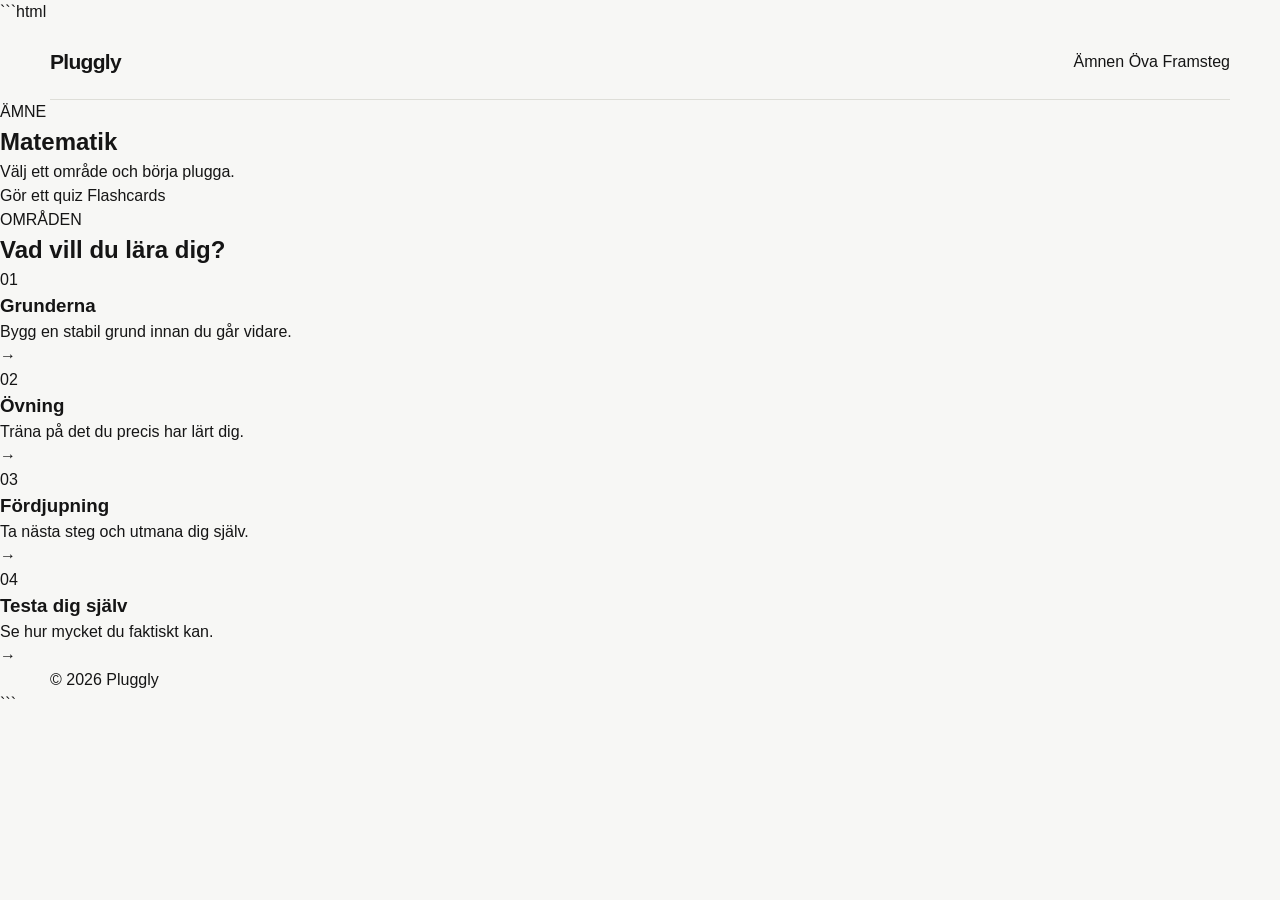
==== study.html @ e6bee2ce "Add initial study.html file with content structure" ====
```html
<!DOCTYPE html>
<html lang="sv">
<head>
    <meta charset="UTF-8">
    <meta name="viewport" content="width=device-width, initial-scale=1.0">
    <title>Plugga — Pluggly</title>
    <link rel="stylesheet" href="style.css">
</head>

<body>

<header class="navbar">
    <a href="index.html" class="logo">Pluggly</a>

    <nav>
        <a href="subjects.html">Ämnen</a>
        <a href="quiz.html">Öva</a>
        <a href="index.html#progress">Framsteg</a>
    </nav>
</header>

<main>

    <section class="page-hero">
        <div class="container">
            <p class="eyebrow" id="subject-label">ÄMNE</p>
            <h1 id="subject-title">Matematik</h1>
            <p id="subject-description">
                Välj ett område och börja plugga.
            </p>
        </div>
    </section>

    <section class="study-section">
        <div class="container">

            <div class="study-actions">

                <a href="quiz.html" class="btn btn-primary">
                    Gör ett quiz
                </a>

                <a href="flashcards.html" class="btn btn-secondary">
                    Flashcards
                </a>

            </div>

            <div class="section-header">
                <div>
                    <p class="eyebrow">OMRÅDEN</p>
                    <h2>Vad vill du lära dig?</h2>
                </div>
            </div>

            <div class="lesson-list">

                <a href="#" class="lesson-card">
                    <div>
                        <span class="lesson-number">01</span>
                        <h3>Grunderna</h3>
                        <p>Bygg en stabil grund innan du går vidare.</p>
                    </div>
                    <span>→</span>
                </a>

                <a href="#" class="lesson-card">
                    <div>
                        <span class="lesson-number">02</span>
                        <h3>Övning</h3>
                        <p>Träna på det du precis har lärt dig.</p>
                    </div>
                    <span>→</span>
                </a>

                <a href="#" class="lesson-card">
                    <div>
                        <span class="lesson-number">03</span>
                        <h3>Fördjupning</h3>
                        <p>Ta nästa steg och utmana dig själv.</p>
                    </div>
                    <span>→</span>
                </a>

                <a href="#" class="lesson-card">
                    <div>
                        <span class="lesson-number">04</span>
                        <h3>Testa dig själv</h3>
                        <p>Se hur mycket du faktiskt kan.</p>
                    </div>
                    <span>→</span>
                </a>

            </div>

        </div>
    </section>

</main>

<footer class="footer">
    <div class="container">
        <p>© 2026 Pluggly</p>
    </div>
</footer>

<script src="script.js"></script>

<script>
    const params = new URLSearchParams(window.location.search);
    const subject = params.get("subject");

    const subjects = {
        matematik: {
            title: "Matematik",
            description: "Tal, algebra, geometri och problemlösning."
        },
        svenska: {
            title: "Svenska",
            description: "Språk, grammatik, läsning och skrivande."
        },
        engelska: {
            title: "Engelska",
            description: "Vocabulary, grammar, reading och writing."
        },
        no: {
            title: "NO",
            description: "Biologi, fysik och kemi."
        },
        so: {
            title: "SO",
            description: "Historia, geografi, religion och samhälle."
        },
        programmering: {
            title: "Programmering",
            description: "Kod, webbutveckling och programmeringslogik."
        }
    };

    if (subject && subjects[subject]) {
        document.title = `${subjects[subject].title} — Pluggly`;

        document.getElementById("subject-title").textContent =
            subjects[subject].title;

        document.getElementById("subject-description").textContent =
            subjects[subject].description;

        document.getElementById("subject-label").textContent =
            "ÄMNE";
    }
</script>

</body>
</html>
```
---- style.css ----
/* =========================================================
   PLUGGLY — V1
   Minimal / Modern / Editorial
========================================================= */

:root {
  --bg: #f7f7f5;
  --surface: #ffffff;
  --surface-muted: #f0f0ed;

  --text: #151515;
  --text-soft: #666661;
  --text-muted: #92928c;

  --border: #deded8;
  --border-dark: #c9c9c2;

  --accent: #3157d5;
  --accent-dark: #2445b4;
  --accent-soft: #e9edff;

  --success: #3f8a63;
  --warning: #b17a32;

  --radius-sm: 8px;
  --radius-md: 12px;
  --radius-lg: 18px;

  --max-width: 1180px;

  --shadow-small: 0 2px 10px rgba(0, 0, 0, 0.04);
  --shadow-medium: 0 12px 35px rgba(0, 0, 0, 0.07);
}


/* =========================================================
   RESET
========================================================= */

* {
  margin: 0;
  padding: 0;
  box-sizing: border-box;
}

html {
  scroll-behavior: smooth;
}

body {
  font-family:
    Inter,
    -apple-system,
    BlinkMacSystemFont,
    "Segoe UI",
    sans-serif;

  background: var(--bg);
  color: var(--text);

  line-height: 1.5;
  -webkit-font-smoothing: antialiased;
}

button,
input,
textarea,
select {
  font: inherit;
}

button {
  border: 0;
  cursor: pointer;
}

a {
  color: inherit;
  text-decoration: none;
}

img {
  max-width: 100%;
  display: block;
}


/* =========================================================
   NAVIGATION
========================================================= */

.navbar {
  width: min(var(--max-width), calc(100% - 48px));

  margin: 0 auto;

  height: 76px;

  display: flex;
  align-items: center;
  justify-content: space-between;

  border-bottom: 1px solid var(--border);
}

.logo {
  font-size: 21px;
  font-weight: 750;
  letter-spacing: -0.7px;
}

.logo span {
  color: var(--accent);
}

.nav-links {
  display: flex;
  align-items: center;
  gap: 34px;
}

.nav-links a {
  color: var(--text-soft);

  font-size: 14px;
  font-weight: 500;

  transition:
    color 160ms ease;
}

.nav-links a:hover {
  color: var(--text);
}

.nav-actions {
  display: flex;
  align-items: center;
  gap: 10px;
}

.nav-login,
.nav-start {
  min-height: 38px;

  padding: 0 15px;

  border-radius: var(--radius-sm);

  font-size: 13px;
  font-weight: 600;

  transition:
    background 160ms ease,
    color 160ms ease,
    transform 160ms ease;
}

.nav-login {
  background: transparent;
  color: var(--text-soft);
}

.nav-login:hover {
  color: var(--text);
}

.nav-start {
  background: var(--text);
  color: #fff;
}

.nav-start:hover {
  background: #292929;
  transform: translateY(-1px);
}


/* =========================================================
   BUTTONS
========================================================= */

.primary-button,
.secondary-button {
  min-height: 46px;

  padding: 0 19px;

  border-radius: var(--radius-sm);

  display: inline-flex;
  align-items: center;
  justify-content: center;
  gap: 9px;

  font-size: 14px;
  font-weight: 650;

  transition:
    transform 160ms ease,
    background 160ms ease,
    border-color 160ms ease;
}

.primary-button {
  background: var(--text);
  color: #fff;
}

.primary-button:hover {
  background: #2b2b2b;
  transform: translateY(-1px);
}

.primary-button span {
  font-size: 17px;
  line-height: 1;
}

.secondary-button {
  background: var(--surface);
  color: var(--text);

  border: 1px solid var(--border-dark);
}

.secondary-button:hover {
  border-color: var(--text);
  transform: translateY(-1px);
}


/* =========================================================
   HERO
========================================================= */

.hero {
  width: min(var(--max-width), calc(100% - 48px));

  margin: 0 auto;

  min-height: 650px;

  display: grid;
  grid-template-columns: 0.9fr 1.1fr;

  align-items: center;

  gap: 80px;

  padding: 80px 0 90px;
}

.hero-content {
  max-width: 570px;
}

.hero-badge {
  width: fit-content;

  display: flex;
  align-items: center;
  gap: 8px;

  padding: 6px 10px;

  margin-bottom: 22px;

  border: 1px solid var(--border);
  border-radius: 999px;

  background: var(--surface);

  color: var(--text-soft);

  font-size: 12px;
  font-weight: 600;
}

.badge-dot {
  width: 6px;
  height: 6px;

  border-radius: 50%;

  background: var(--success);
}

.hero h1 {
  max-width: 600px;

  font-size: clamp(48px, 6vw, 76px);

  line-height: 0.98;

  letter-spacing: -4px;

  font-weight: 760;
}

.hero h1 span {
  display: block;
  color: var(--text-soft);
}

.hero-description {
  max-width: 510px;

  margin-top: 25px;

  color: var(--text-soft);

  font-size: 17px;

  line-height: 1.65;
}

.hero-actions {
  display: flex;
  align-items: center;

  gap: 10px;

  margin-top: 30px;
}

.hero-note {
  display: flex;
  align-items: center;
  gap: 9px;

  margin-top: 17px;

  color: var(--text-muted);

  font-size: 12px;
}

.hero-note span {
  color: var(--border-dark);
}


/* =========================================================
   PRODUCT PREVIEW
========================================================= */

.hero-preview {
  display: flex;
  justify-content: flex-end;
}

.preview-window {
  width: 100%;
  max-width: 570px;

  overflow: hidden;

  background: var(--surface);

  border: 1px solid var(--border);

  border-radius: var(--radius-lg);

  box-shadow: var(--shadow-medium);
}

.preview-topbar {
  height: 45px;

  display: flex;
  align-items: center;
  justify-content: space-between;

  padding: 0 16px;

  border-bottom: 1px solid var(--border);

  background: #fbfbfa;
}

.window-dots {
  display: flex;
  gap: 6px;
}

.window-dots span {
  width: 7px;
  height: 7px;

  border-radius: 50%;

  background: var(--border-dark);
}

.preview-title {
  position: absolute;

  left: 50%;

  transform: translateX(-50%);

  color: var(--text-muted);

  font-size: 11px;
  font-weight: 600;
}

.preview-body {
  display: flex;

  min-height: 365px;
}

.preview-sidebar {
  width: 58px;

  padding: 15px 9px;

  border-right: 1px solid var(--border);

  background: #fafaf8;

  display: flex;
  flex-direction: column;
  align-items: center;

  gap: 9px;
}

.sidebar-logo {
  width: 30px;
  height: 30px;

  margin-bottom: 17px;

  display: grid;
  place-items: center;

  border-radius: 7px;

  background: var(--text);
  color: #fff;

  font-size: 12px;
  font-weight: 750;
}

.sidebar-logo span {
  color: #fff;
}

.sidebar-item {
  width: 32px;
  height: 32px;

  display: grid;
  place-items: center;

  border-radius: 7px;

  color: var(--text-muted);

  font-size: 15px;
}

.sidebar-item.active {
  background: var(--accent-soft);
  color: var(--accent);
}

.preview-content {
  flex: 1;

  padding: 30px;
}

.preview-greeting {
  display: flex;
  flex-direction: column;

  margin-bottom: 22px;
}

.preview-greeting span {
  color: var(--text-muted);

  font-size: 11px;
}

.preview-greeting strong {
  margin-top: 3px;

  font-size: 20px;
  letter-spacing: -0.5px;
}

.preview-progress-card {
  display: flex;
  justify-content: space-between;
  align-items: center;

  padding: 18px;

  border: 1px solid var(--border);

  border-radius: var(--radius-md);

  background: var(--surface);
}

.preview-progress-card small {
  color: var(--text-muted);

  font-size: 9px;
  font-weight: 700;

  letter-spacing: 1px;
}

.preview-progress-card h3 {
  margin-top: 4px;

  font-size: 14px;
}

.mini-progress {
  text-align: right;
}

.mini-progress strong {
  font-size: 17px;
}

.mini-progress div {
  width: 70px;
  height: 4px;

  margin-top: 7px;

  overflow: hidden;

  border-radius: 999px;

  background: var(--surface-muted);
}

.mini-progress span {
  display: block;

  width: 68%;
  height: 100%;

  background: var(--accent);
}

.preview-section-title {
  margin: 27px 0 12px;

  font-size: 11px;
  font-weight: 700;

  color: var(--text-soft);
}

.mini-subjects {
  display: flex;
  flex-direction: column;
  gap: 8px;
}

.mini-card {
  min-height: 54px;

  padding: 9px;

  display: flex;
  align-items: center;
  gap: 10px;

  border: 1px solid var(--border);

  border-radius: var(--radius-sm);
}

.mini-card > span {
  margin-left: auto;

  color: var(--text-muted);
}

.mini-card strong,
.mini-card small {
  display: block;
}

.mini-card strong {
  font-size: 11px;
}

.mini-card small {
  margin-top: 1px;

  color: var(--text-muted);

  font-size: 9px;
}

.mini-icon {
  width: 34px;
  height: 34px;

  display: grid;
  place-items: center;

  border-radius: 7px;

  font-size: 12px;
  font-weight: 750;
}

.math-icon {
  background: #eef0ff;
  color: var(--accent);
}

.swedish-icon {
  background: #edf5ef;
  color: var(--success);
}


/* =========================================================
   QUICK START
========================================================= */

.quick-start {
  width: min(var(--max-width), calc(100% - 48px));

  margin: 0 auto 100px;

  display: grid;
  grid-template-columns: repeat(3, 1fr);

  border-top: 1px solid var(--border);
  border-bottom: 1px solid var(--border);
}

.quick-card {
  min-height: 96px;

  padding: 20px 24px;

  display: flex;
  align-items: center;
  gap: 14px;

  transition: background 160ms ease;
}

.quick-card + .quick-card {
  border-left: 1px solid var(--border);
}

.quick-card:hover {
  background: var(--surface);
}

.quick-icon {
  width: 39px;
  height: 39px;

  display: grid;
  place-items: center;

  border-radius: var(--radius-sm);

  background: var(--surface-muted);

  font-size: 17px;
}

.quick-card strong,
.quick-card span {
  display: block;
}

.quick-card strong {
  font-size: 13px;
}

.quick-card > div:nth-child(2) span {
  margin-top: 2px;

  color: var(--text-muted);

  font-size: 11px;
}

.quick-arrow {
  margin-left: auto;

  color: var(--text-muted);

  font-size: 16px;
}


/* =========================================================
   GENERAL SECTIONS
========================================================= */

.section {
  width: min(var(--max-width), calc(100% - 48px));

  margin: 0 auto;

  padding: 105px 0;
}

.section-heading {
  display: flex;
  align-items: flex-end;
  justify-content: space-between;

  margin-bottom: 40px;
}

.section-heading.centered {
  display: block;

  max-width: 650px;

  margin-left: auto;
  margin-right: auto;

  text-align: center;
}

.section-label {
  display: block;

  margin-bottom: 10px;

  color: var(--accent);

  font-size: 10px;
  font-weight: 750;

  letter-spacing: 1.5px;
}

.section-heading h2,
.practice-copy h2,
.progress-layout h2 {
  max-width: 650px;

  font-size: clamp(31px, 4vw, 46px);

  line-height: 1.05;

  letter-spacing: -2px;

  font-weight: 740;
}

.section-heading > p,
.section-heading.centered > p {
  max-width: 470px;

  margin-top: 13px;

  color: var(--text-soft);

  font-size: 14px;
}

.section-link {
  color: var(--text-soft);

  font-size: 13px;
  font-weight: 600;

  transition: color 160ms ease;
}

.section-link:hover {
  color: var(--text);
}


/* =========================================================
   SUBJECTS
========================================================= */

.subjects-grid {
  display: grid;
  grid-template-columns: repeat(3, 1fr);

  border-top: 1px solid var(--border);
  border-left: 1px solid var(--border);
}

.subject-card {
  min-height: 235px;

  padding: 25px;

  border-right: 1px solid var(--border);
  border-bottom: 1px solid var(--border);

  background: transparent;

  transition:
    background 180ms ease,
    transform 180ms ease;
}

.subject-card:hover {
  background: var(--surface);
  transform: translateY(-2px);
}

.subject-top {
  display: flex;
  align-items: center;
  justify-content: space-between;

  margin-bottom: 45px;

  color: var(--text-muted);
}

.subject-icon {
  width: 43px;
  height: 43px;

  display: grid;
  place-items: center;

  border-radius: 10px;

  font-size: 15px;
  font-weight: 750;
}

.subject-icon.math {
  background: #ecefff;
  color: #3157d5;
}

.subject-icon.swedish {
  background: #edf5ef;
  color: #3f8a63;
}

.subject-icon.english {
  background: #f3eee7;
  color: #9a6a36;
}

.subject-icon.science {
  background: #eeeaf8;
  color: #7453a6;
}

.subject-icon.social {
  background: #f0ece7;
  color: #8a6040;
}

.subject-icon.coding {
  background: #e9eeee;
  color: #405454;
}

.subject-card h3 {
  font-size: 17px;
  letter-spacing: -0.3px;
}

.subject-card p {
  max-width: 270px;

  margin-top: 7px;

  color: var(--text-soft);

  font-size: 12px;
  line-height: 1.55;
}

.subject-meta {
  margin-top: 20px;

  color: var(--text-muted);

  font-size: 10px;
}


/* =========================================================
   PRACTICE
========================================================= */

.practice-section {
  border-top: 1px solid var(--border);
  border-bottom: 1px solid var(--border);
}

.practice-layout {
  display: grid;
  grid-template-columns: 0.9fr 1.1fr;

  align-items: center;

  gap: 100px;
}

.practice-copy {
  max-width: 470px;
}

.practice-copy p,
.progress-layout p {
  margin-top: 20px;

  color: var(--text-soft);

  font-size: 15px;

  line-height: 1.7;
}

.practice-copy .primary-button {
  margin-top: 28px;
}

.practice-visual {
  padding: 27px;

  border: 1px solid var(--border);

  border-radius: var(--radius-lg);

  background: var(--surface);

  box-shadow: var(--shadow-small);
}

.practice-header {
  display: flex;
  align-items: center;
  justify-content: space-between;

  padding-bottom: 21px;

  border-bottom: 1px solid var(--border);

  font-size: 13px;
  font-weight: 650;
}

.practice-score {
  color: var(--accent);

  font-size: 17px;
}

.skill-row {
  padding: 19px 0;

  border-bottom: 1px solid var(--border);
}

.skill-info {
  display: flex;
  justify-content: space-between;

  margin-bottom: 8px;

  font-size: 11px;
}

.skill-info strong {
  color: var(--text-soft);
}

.skill-bar {
  width: 100%;
  height: 5px;

  overflow: hidden;

  border-radius: 999px;

  background: var(--surface-muted);
}

.skill-bar span {
  display: block;

  height: 100%;

  background: var(--accent);
}

.weak-topic {
  display: flex;
  align-items: center;
  gap: 11px;

  margin-top: 20px;
  padding: 13px;

  border: 1px solid var(--border);

  border-radius: var(--radius-md);
}

.weak-icon {
  width: 29px;
  height: 29px;

  flex-shrink: 0;

  display: grid;
  place-items: center;

  border-radius: 7px;

  background: #f5eee4;

  color: var(--warning);

  font-size: 12px;
  font-weight: 800;
}

.weak-topic strong,
.weak-topic span {
  display: block;
}

.weak-topic strong {
  font-size: 11px;
}

.weak-topic span {
  margin-top: 2px;

  color: var(--text-muted);

  font-size: 9px;
}

.weak-topic button {
  margin-left: auto;

  background: transparent;

  color: var(--accent);

  font-size: 10px;
  font-weight: 700;
}


/* =========================================================
   STUDY MODES
========================================================= */

.study-modes {
  display: grid;
  grid-template-columns: repeat(4, 1fr);

  border-top: 1px solid var(--border);
  border-left: 1px solid var(--border);
}

.mode-card {
  min-height: 250px;

  padding: 25px;

  border-right: 1px solid var(--border);
  border-bottom: 1px solid var(--border);

  position: relative;

  transition: background 160ms ease;
}

.mode-card:hover {
  background: var(--surface);
}

.mode-number {
  color: var(--text-muted);

  font-size: 10px;
  font-weight: 700;
}

.mode-icon {
  margin-top: 47px;

  font-size: 25px;
}

.mode-card h3 {
  margin-top: 17px;

  font-size: 16px;
}

.mode-card p {
  max-width: 190px;

  margin-top: 7px;

  color: var(--text-soft);

  font-size: 12px;
  line-height: 1.55;
}


/* =========================================================
   PROGRESS
========================================================= */

.progress-layout {
  display: grid;
  grid-template-columns: 0.85fr 1.15fr;

  align-items: center;

  gap: 100px;
}

.progress-layout > div:first-child {
  max-width: 450px;
}

.progress-layout .secondary-button {
  margin-top: 27px;
}

.progress-dashboard {
  padding: 28px;

  border: 1px solid var(--border);

  border-radius: var(--radius-lg);

  background: var(--surface);
}

.dashboard-header {
  display: flex;
  align-items: flex-end;
  justify-content: space-between;
}

.dashboard-header small {
  display: block;

  color: var(--text-muted);

  font-size: 9px;
  font-weight: 700;

  letter-spacing: 1px;
}

.dashboard-header strong {
  display: block;

  margin-top: 3px;

  font-size: 29px;
  letter-spacing: -1px;
}

.positive {
  color: var(--success);

  font-size: 12px;
  font-weight: 700;
}

.chart {
  position: relative;

  height: 180px;

  margin-top: 30px;

  border-bottom: 1px solid var(--border);

  background:
    repeating-linear-gradient(
      to bottom,
      transparent 0,
      transparent 44px,
      var(--border) 45px
    );
}

.chart-line {
  position: absolute;

  left: 0;
  right: 0;

  height: 1px;

  background: var(--border);
}

.line-one {
  top: 45px;
}

.line-two {
  top: 90px;
}

.line-three {
  top: 135px;
}

.chart-points {
  height: 100%;

  display: flex;
  align-items: flex-end;
  justify-content: space-around;

  padding-bottom: 7px;
}

.chart-points span {
  width: 7px;
  height: 7px;

  border-radius: 50%;

  background: var(--accent);

  position: relative;
  z-index: 2;
}

.chart-points span:nth-child(1) {
  margin-bottom: 35px;
}

.chart-points span:nth-child(2) {
  margin-bottom: 53px;
}

.chart-points span:nth-child(3) {
  margin-bottom: 45px;
}

.chart-points span:nth-child(4) {
  margin-bottom: 76px;
}

.chart-points span:nth-child(5) {
  margin-bottom: 91px;
}

.chart-points span:nth-child(6) {
  margin-bottom: 105px;
}

.chart-points span:nth-child(7) {
  margin-bottom: 127px;
}

.chart-days {
  display: flex;
  justify-content: space-around;

  margin-top: 10px;

  color: var(--text-muted);

  font-size: 9px;
}


/* =========================================================
   FINAL CTA
========================================================= */

.final-cta {
  width: min(var(--max-width), calc(100% - 48px));

  margin: 40px auto 100px;

  padding: 85px 30px;

  border-top: 1px solid var(--border);
  border-bottom: 1px solid var(--border);

  text-align: center;
}

.cta-content {
  max-width: 600px;

  margin: 0 auto;
}

.final-cta h2 {
  font-size: clamp(40px, 6vw, 64px);

  line-height: 1;

  letter-spacing: -3px;
}

.final-cta p {
  margin-top: 16px;

  color: var(--text-soft);

  font-size: 15px;
}

.final-cta .primary-button {
  margin-top: 25px;
}


/* =========================================================
   FOOTER
========================================================= */

footer {
  width: min(var(--max-width), calc(100% - 48px));

  margin: 0 auto;
}

.footer-main {
  display: grid;
  grid-template-columns: 2fr repeat(3, 1fr);

  gap: 50px;

  padding: 60px 0;

  border-top: 1px solid var(--border);
}

.footer-brand {
  max-width: 270px;
}

.footer-brand p {
  margin-top: 12px;

  color: var(--text-muted);

  font-size: 12px;

  line-height: 1.6;
}

.footer-column {
  display: flex;
  flex-direction: column;
  gap: 9px;
}

.footer-column h4 {
  margin-bottom: 7px;

  font-size: 11px;
}

.footer-column a {
  color: var(--text-muted);

  font-size: 11px;

  transition: color 160ms ease;
}

.footer-column a:hover {
  color: var(--text);
}

.footer-bottom {
  display: flex;
  justify-content: space-between;

  padding: 18px 0 25px;

  border-top: 1px solid var(--border);

  color: var(--text-muted);

  font-size: 10px;
}


/* =========================================================
   RESPONSIVE
========================================================= */

@media (max-width: 1000px) {

  .hero {
    grid-template-columns: 1fr;

    gap: 55px;

    padding-top: 70px;
  }

  .hero-content {
    max-width: 700px;
  }

  .hero-preview {
    justify-content: flex-start;
  }

  .preview-window {
    max-width: 700px;
  }

  .subjects-grid {
    grid-template-columns: repeat(2, 1fr);
  }

  .study-modes {
    grid-template-columns: repeat(2, 1fr);
  }

  .practice-layout,
  .progress-layout {
    grid-template-columns: 1fr;

    gap: 55px;
  }

  .practice-copy,
  .progress-layout > div:first-child {
    max-width: 650px;
  }

  .footer-main {
    grid-template-columns: 2fr 1fr 1fr;
  }

  .footer-column:last-child {
    display: none;
  }
}


@media (max-width: 720px) {

  .navbar {
    width: min(var(--max-width), calc(100% - 28px));

    height: 68px;
  }

  .nav-links {
    display: none;
  }

  .nav-login {
    display: none;
  }

  .nav-start {
    min-height: 35px;

    padding: 0 12px;

    font-size: 12px;
  }

  .hero,
  .section,
  .quick-start,
  .final-cta,
  footer {
    width: min(var(--max-width), calc(100% - 28px));
  }

  .hero {
    min-height: auto;

    padding: 65px 0 75px;

    gap: 45px;
  }

  .hero h1 {
    font-size: clamp(44px, 14vw, 64px);

    letter-spacing: -3px;
  }

  .hero-description {
    font-size: 15px;
  }

  .hero-actions {
    flex-direction: column;

    align-items: stretch;
  }

  .hero-actions button {
    width: 100%;
  }

  .hero-note {
    flex-wrap: wrap;
  }

  .preview-content {
    padding: 20px;
  }

  .preview-sidebar {
    display: none;
  }

  .preview-progress-card {
    gap: 15px;
  }

  .quick-start {
    grid-template-columns: 1fr;

    margin-bottom: 50px;
  }

  .quick-card + .quick-card {
    border-left: 0;

    border-top: 1px solid var(--border);
  }

  .section {
    padding: 75px 0;
  }

  .section-heading {
    align-items: flex-start;
    flex-direction: column;

    gap: 15px;
  }

  .section-heading h2,
  .practice-copy h2,
  .progress-layout h2 {
    letter-spacing: -1.5px;
  }

  .subjects-grid {
    grid-template-columns: 1fr;
  }

  .subject-card {
    min-height: 205px;
  }

  .practice-visual,
  .progress-dashboard {
    padding: 19px;
  }

  .study-modes {
    grid-template-columns: 1fr;
  }

  .mode-card {
    min-height: 210px;
  }

  .mode-icon {
    margin-top: 35px;
  }

  .final-cta {
    margin-bottom: 60px;

    padding: 65px 20px;
  }

  .final-cta h2 {
    letter-spacing: -2px;
  }

  .footer-main {
    grid-template-columns: 1fr 1fr;

    gap: 40px;
  }

  .footer-brand {
    grid-column: 1 / -1;
  }

  .footer-bottom {
    gap: 15px;
  }
}


@media (max-width: 430px) {

  .hero h1 {
    font-size: 45px;
  }

  .hero-description {
    font-size: 14px;
  }

  .preview-window {
    border-radius: var(--radius-md);
  }

  .preview-body {
    min-height: 340px;
  }

  .preview-content {
    padding: 17px;
  }

  .preview-progress-card {
    padding: 13px;
  }

  .mini-progress {
    display: none;
  }

  .footer-main {
    grid-template-columns: 1fr;
  }

  .footer-column:last-child {
    display: flex;
  }

  .footer-bottom {
    flex-direction: column;
  }
}
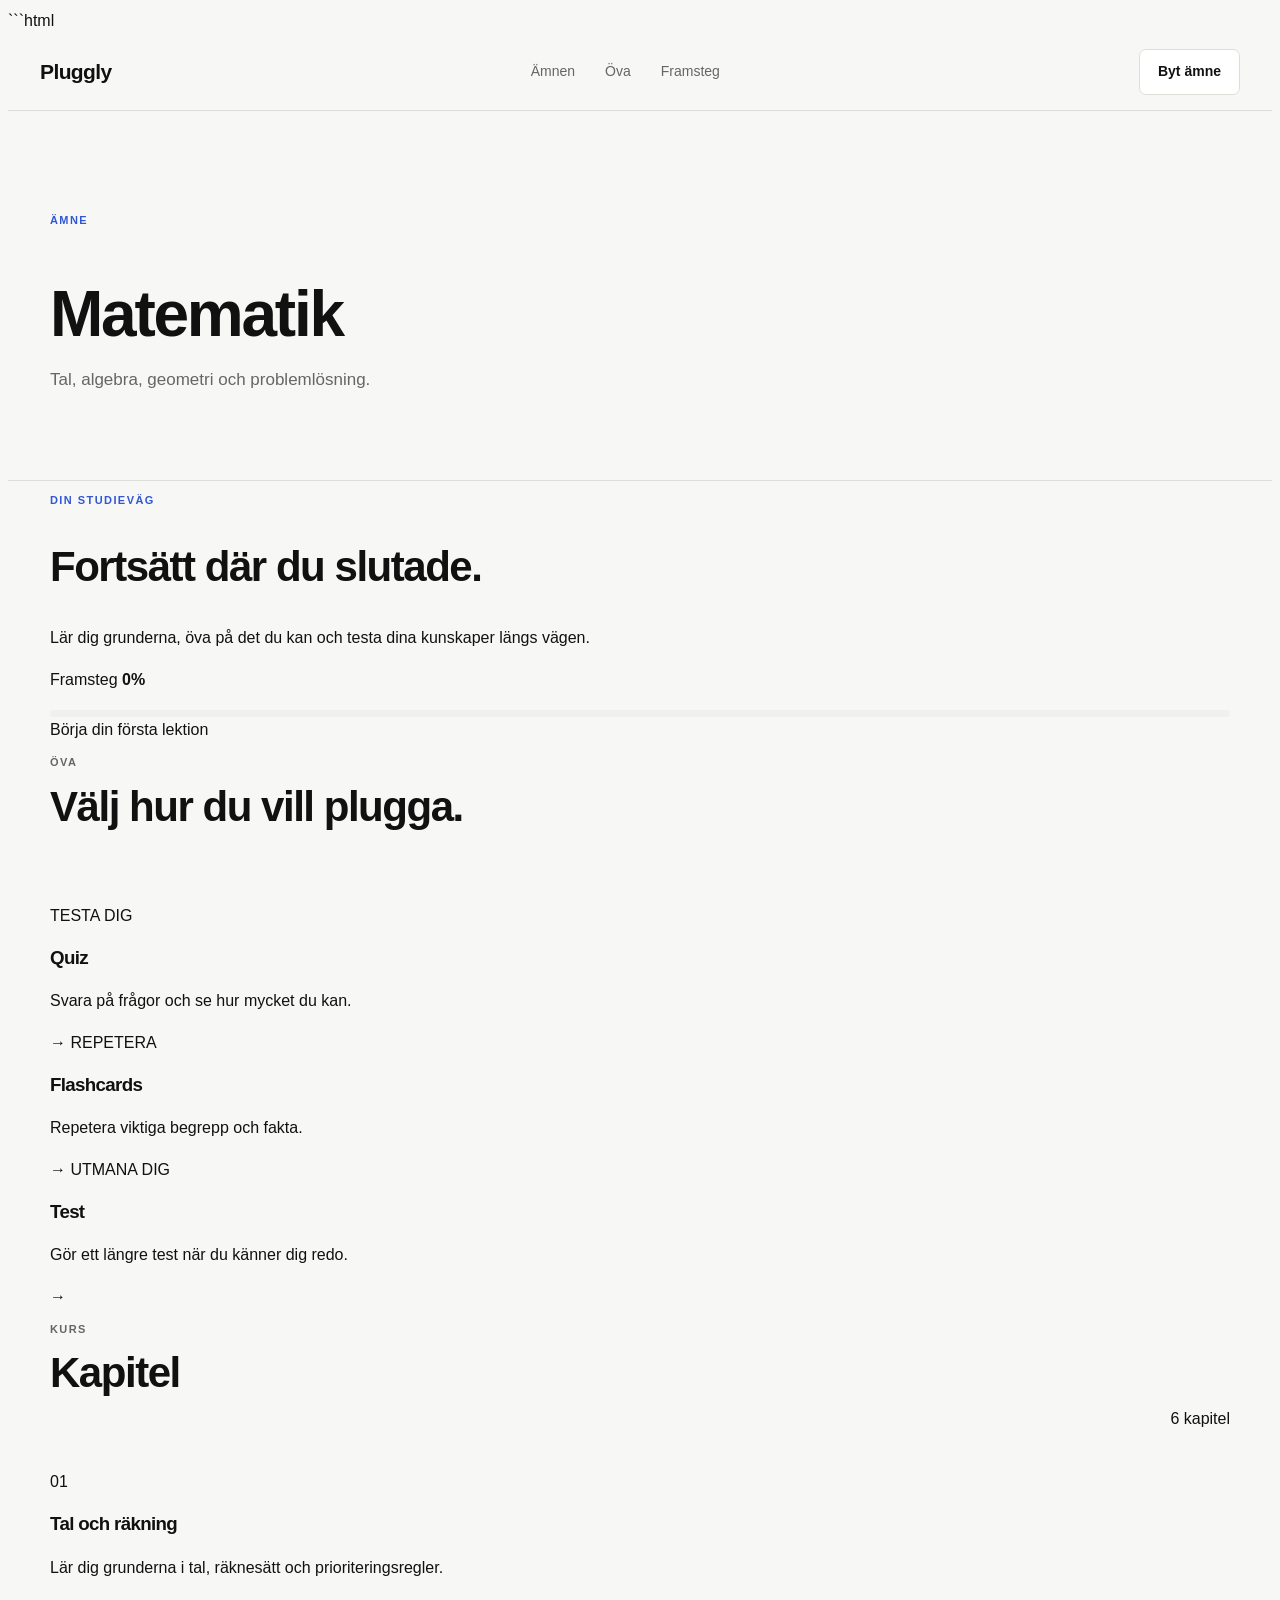
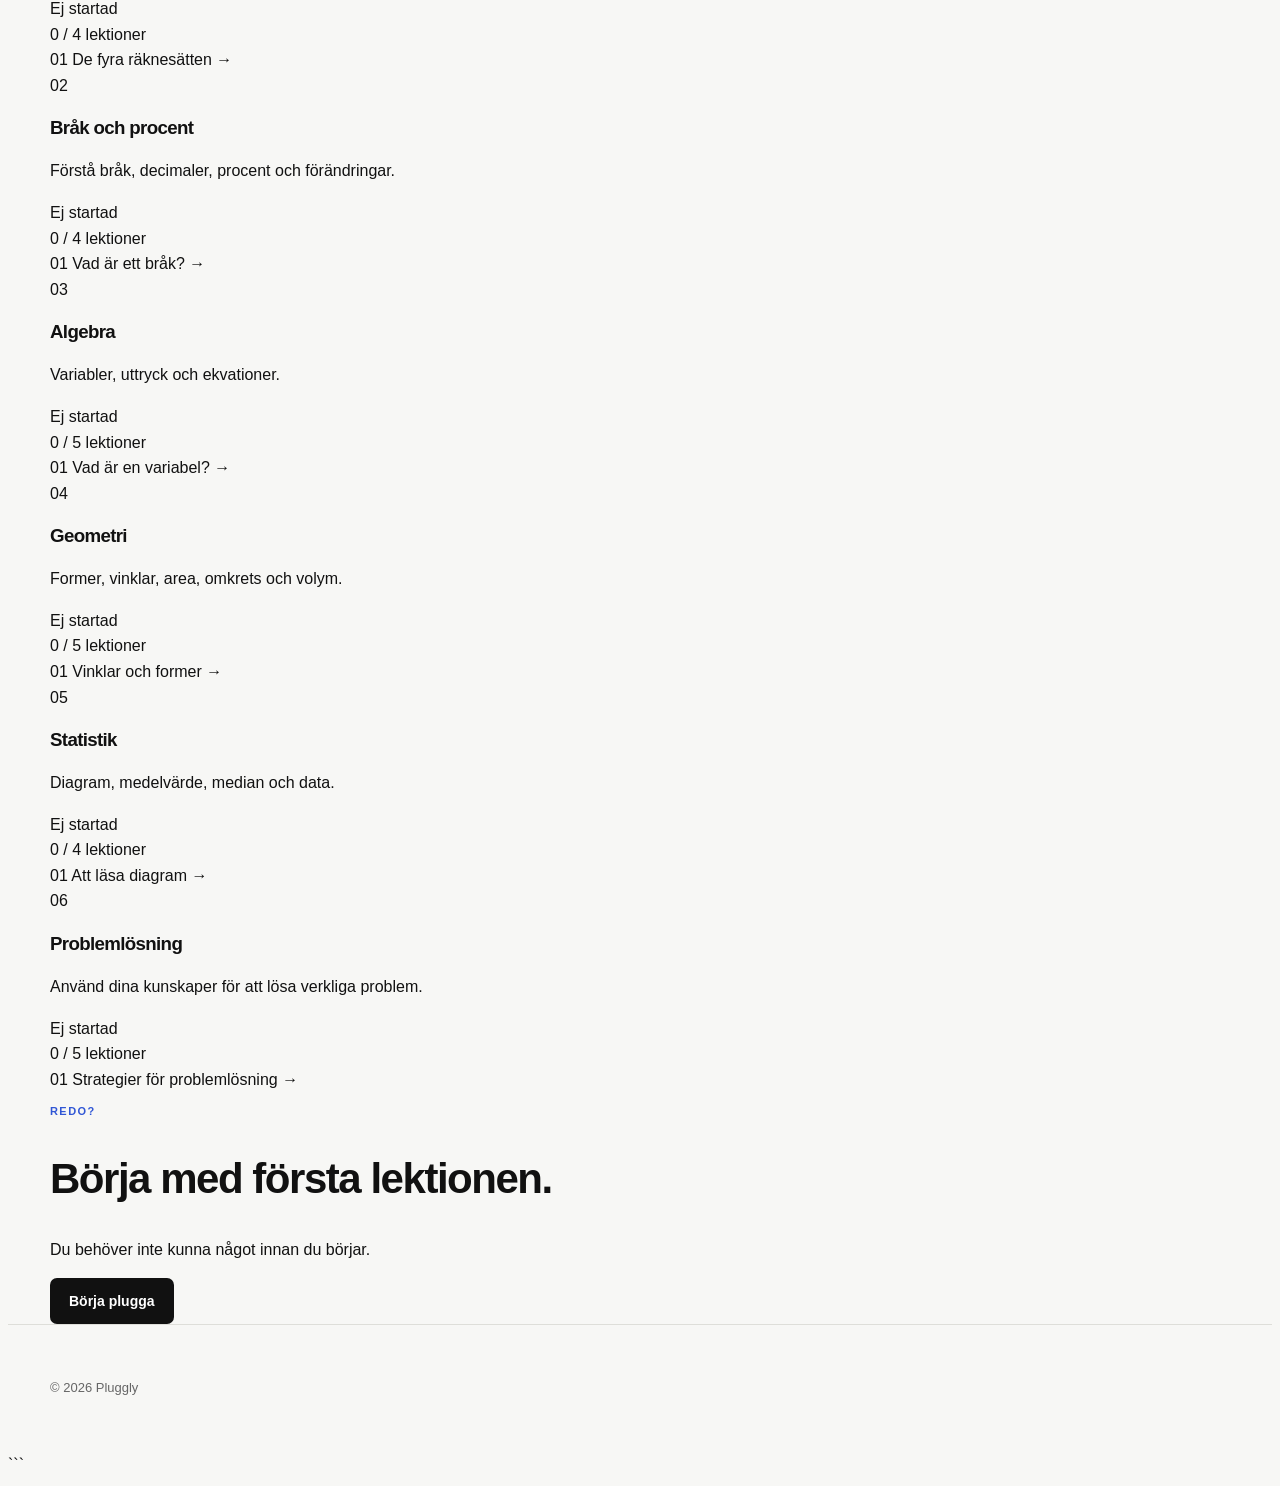
==== commit 02bb6803: "Improve HTML structure and content in study.html Refactor HTML structure and update content for clar" ====
--- a/study.html
+++ b/study.html
@@ -4,153 +4,712 @@
 <head>
     <meta charset="UTF-8">
     <meta name="viewport" content="width=device-width, initial-scale=1.0">
+
     <title>Plugga — Pluggly</title>
+
     <link rel="stylesheet" href="style.css">
 </head>
 
 <body>
 
 <header class="navbar">
-    <a href="index.html" class="logo">Pluggly</a>
+
+    <a href="index.html" class="logo">
+        Pluggly
+    </a>
 
     <nav>
         <a href="subjects.html">Ämnen</a>
         <a href="quiz.html">Öva</a>
         <a href="index.html#progress">Framsteg</a>
     </nav>
+
+    <a href="subjects.html" class="btn btn-secondary">
+        Byt ämne
+    </a>
+
 </header>
 
+
 <main>
 
+    <!-- =========================================
+         SUBJECT HERO
+         ========================================= -->
+
     <section class="page-hero">
+
         <div class="container">
-            <p class="eyebrow" id="subject-label">ÄMNE</p>
-            <h1 id="subject-title">Matematik</h1>
+
+            <p class="eyebrow" id="subject-label">
+                ÄMNE
+            </p>
+
+            <h1 id="subject-title">
+                Matematik
+            </h1>
+
             <p id="subject-description">
-                Välj ett område och börja plugga.
+                Tal, algebra, geometri och problemlösning.
             </p>
+
         </div>
+
     </section>
 
-    <section class="study-section">
+
+    <!-- =========================================
+         OVERVIEW
+         ========================================= -->
+
+    <section class="study-overview">
+
         <div class="container">
 
-            <div class="study-actions">
-
-                <a href="quiz.html" class="btn btn-primary">
-                    Gör ett quiz
+            <div class="study-overview-grid">
+
+                <div class="overview-main">
+
+                    <p class="eyebrow">
+                        DIN STUDIEVÄG
+                    </p>
+
+                    <h2>
+                        Fortsätt där du slutade.
+                    </h2>
+
+                    <p>
+                        Lär dig grunderna, öva på det du kan
+                        och testa dina kunskaper längs vägen.
+                    </p>
+
+                </div>
+
+
+                <div class="overview-progress">
+
+                    <div class="progress-top">
+
+                        <span>
+                            Framsteg
+                        </span>
+
+                        <strong>
+                            0%
+                        </strong>
+
+                    </div>
+
+                    <div class="progress-bar">
+
+                        <div
+                            class="progress-fill"
+                            style="width: 0%"
+                        ></div>
+
+                    </div>
+
+                    <span class="progress-note">
+                        Börja din första lektion
+                    </span>
+
+                </div>
+
+            </div>
+
+        </div>
+
+    </section>
+
+
+    <!-- =========================================
+         QUICK ACTIONS
+         ========================================= -->
+
+    <section class="study-tools">
+
+        <div class="container">
+
+            <div class="section-header">
+
+                <div>
+
+                    <p class="eyebrow">
+                        ÖVA
+                    </p>
+
+                    <h2>
+                        Välj hur du vill plugga.
+                    </h2>
+
+                </div>
+
+            </div>
+
+
+            <div class="study-tools-grid">
+
+                <a
+                    href="quiz.html"
+                    class="study-tool"
+                >
+
+                    <span class="tool-label">
+                        TESTA DIG
+                    </span>
+
+                    <h3>
+                        Quiz
+                    </h3>
+
+                    <p>
+                        Svara på frågor och se hur
+                        mycket du kan.
+                    </p>
+
+                    <span class="tool-arrow">
+                        →
+                    </span>
+
                 </a>
 
-                <a href="flashcards.html" class="btn btn-secondary">
-                    Flashcards
+
+                <a
+                    href="flashcards.html"
+                    class="study-tool"
+                >
+
+                    <span class="tool-label">
+                        REPETERA
+                    </span>
+
+                    <h3>
+                        Flashcards
+                    </h3>
+
+                    <p>
+                        Repetera viktiga begrepp
+                        och fakta.
+                    </p>
+
+                    <span class="tool-arrow">
+                        →
+                    </span>
+
                 </a>
 
+
+                <a
+                    href="quiz.html"
+                    class="study-tool"
+                >
+
+                    <span class="tool-label">
+                        UTMANA DIG
+                    </span>
+
+                    <h3>
+                        Test
+                    </h3>
+
+                    <p>
+                        Gör ett längre test när
+                        du känner dig redo.
+                    </p>
+
+                    <span class="tool-arrow">
+                        →
+                    </span>
+
+                </a>
+
             </div>
 
+        </div>
+
+    </section>
+
+
+    <!-- =========================================
+         CHAPTERS
+         ========================================= -->
+
+    <section class="chapters-section">
+
+        <div class="container">
+
             <div class="section-header">
+
                 <div>
-                    <p class="eyebrow">OMRÅDEN</p>
-                    <h2>Vad vill du lära dig?</h2>
+
+                    <p class="eyebrow">
+                        KURS
+                    </p>
+
+                    <h2>
+                        Kapitel
+                    </h2>
+
                 </div>
+
+                <span class="chapter-count">
+                    6 kapitel
+                </span>
+
             </div>
 
-            <div class="lesson-list">
-
-                <a href="#" class="lesson-card">
-                    <div>
-                        <span class="lesson-number">01</span>
-                        <h3>Grunderna</h3>
-                        <p>Bygg en stabil grund innan du går vidare.</p>
-                    </div>
-                    <span>→</span>
+
+            <div class="chapter-list">
+
+
+                <!-- CHAPTER 01 -->
+
+                <article class="chapter-card">
+
+                    <div class="chapter-number">
+                        01
+                    </div>
+
+                    <div class="chapter-content">
+
+                        <div class="chapter-heading">
+
+                            <div>
+
+                                <h3>
+                                    Tal och räkning
+                                </h3>
+
+                                <p>
+                                    Lär dig grunderna i tal,
+                                    räknesätt och prioriteringsregler.
+                                </p>
+
+                            </div>
+
+                            <span class="chapter-status">
+                                Ej startad
+                            </span>
+
+                        </div>
+
+                        <div class="chapter-progress">
+
+                            <div class="chapter-bar">
+
+                                <div
+                                    class="chapter-fill"
+                                    style="width: 0%"
+                                ></div>
+
+                            </div>
+
+                            <span>
+                                0 / 4 lektioner
+                            </span>
+
+                        </div>
+
+                        <div class="lesson-preview">
+
+                            <span>01</span>
+                            <span>De fyra räknesätten</span>
+
+                            <span class="lesson-arrow">
+                                →
+                            </span>
+
+                        </div>
+
+                    </div>
+
+                </article>
+
+
+                <!-- CHAPTER 02 -->
+
+                <article class="chapter-card">
+
+                    <div class="chapter-number">
+                        02
+                    </div>
+
+                    <div class="chapter-content">
+
+                        <div class="chapter-heading">
+
+                            <div>
+
+                                <h3>
+                                    Bråk och procent
+                                </h3>
+
+                                <p>
+                                    Förstå bråk, decimaler,
+                                    procent och förändringar.
+                                </p>
+
+                            </div>
+
+                            <span class="chapter-status">
+                                Ej startad
+                            </span>
+
+                        </div>
+
+                        <div class="chapter-progress">
+
+                            <div class="chapter-bar">
+
+                                <div
+                                    class="chapter-fill"
+                                    style="width: 0%"
+                                ></div>
+
+                            </div>
+
+                            <span>
+                                0 / 4 lektioner
+                            </span>
+
+                        </div>
+
+                        <div class="lesson-preview">
+
+                            <span>01</span>
+                            <span>Vad är ett bråk?</span>
+
+                            <span class="lesson-arrow">
+                                →
+                            </span>
+
+                        </div>
+
+                    </div>
+
+                </article>
+
+
+                <!-- CHAPTER 03 -->
+
+                <article class="chapter-card">
+
+                    <div class="chapter-number">
+                        03
+                    </div>
+
+                    <div class="chapter-content">
+
+                        <div class="chapter-heading">
+
+                            <div>
+
+                                <h3>
+                                    Algebra
+                                </h3>
+
+                                <p>
+                                    Variabler, uttryck och
+                                    ekvationer.
+                                </p>
+
+                            </div>
+
+                            <span class="chapter-status">
+                                Ej startad
+                            </span>
+
+                        </div>
+
+                        <div class="chapter-progress">
+
+                            <div class="chapter-bar">
+
+                                <div
+                                    class="chapter-fill"
+                                    style="width: 0%"
+                                ></div>
+
+                            </div>
+
+                            <span>
+                                0 / 5 lektioner
+                            </span>
+
+                        </div>
+
+                        <div class="lesson-preview">
+
+                            <span>01</span>
+                            <span>Vad är en variabel?</span>
+
+                            <span class="lesson-arrow">
+                                →
+                            </span>
+
+                        </div>
+
+                    </div>
+
+                </article>
+
+
+                <!-- CHAPTER 04 -->
+
+                <article class="chapter-card">
+
+                    <div class="chapter-number">
+                        04
+                    </div>
+
+                    <div class="chapter-content">
+
+                        <div class="chapter-heading">
+
+                            <div>
+
+                                <h3>
+                                    Geometri
+                                </h3>
+
+                                <p>
+                                    Former, vinklar, area,
+                                    omkrets och volym.
+                                </p>
+
+                            </div>
+
+                            <span class="chapter-status">
+                                Ej startad
+                            </span>
+
+                        </div>
+
+                        <div class="chapter-progress">
+
+                            <div class="chapter-bar">
+
+                                <div
+                                    class="chapter-fill"
+                                    style="width: 0%"
+                                ></div>
+
+                            </div>
+
+                            <span>
+                                0 / 5 lektioner
+                            </span>
+
+                        </div>
+
+                        <div class="lesson-preview">
+
+                            <span>01</span>
+                            <span>Vinklar och former</span>
+
+                            <span class="lesson-arrow">
+                                →
+                            </span>
+
+                        </div>
+
+                    </div>
+
+                </article>
+
+
+                <!-- CHAPTER 05 -->
+
+                <article class="chapter-card">
+
+                    <div class="chapter-number">
+                        05
+                    </div>
+
+                    <div class="chapter-content">
+
+                        <div class="chapter-heading">
+
+                            <div>
+
+                                <h3>
+                                    Statistik
+                                </h3>
+
+                                <p>
+                                    Diagram, medelvärde,
+                                    median och data.
+                                </p>
+
+                            </div>
+
+                            <span class="chapter-status">
+                                Ej startad
+                            </span>
+
+                        </div>
+
+                        <div class="chapter-progress">
+
+                            <div class="chapter-bar">
+
+                                <div
+                                    class="chapter-fill"
+                                    style="width: 0%"
+                                ></div>
+
+                            </div>
+
+                            <span>
+                                0 / 4 lektioner
+                            </span>
+
+                        </div>
+
+                        <div class="lesson-preview">
+
+                            <span>01</span>
+                            <span>Att läsa diagram</span>
+
+                            <span class="lesson-arrow">
+                                →
+                            </span>
+
+                        </div>
+
+                    </div>
+
+                </article>
+
+
+                <!-- CHAPTER 06 -->
+
+                <article class="chapter-card">
+
+                    <div class="chapter-number">
+                        06
+                    </div>
+
+                    <div class="chapter-content">
+
+                        <div class="chapter-heading">
+
+                            <div>
+
+                                <h3>
+                                    Problemlösning
+                                </h3>
+
+                                <p>
+                                    Använd dina kunskaper för
+                                    att lösa verkliga problem.
+                                </p>
+
+                            </div>
+
+                            <span class="chapter-status">
+                                Ej startad
+                            </span>
+
+                        </div>
+
+                        <div class="chapter-progress">
+
+                            <div class="chapter-bar">
+
+                                <div
+                                    class="chapter-fill"
+                                    style="width: 0%"
+                                ></div>
+
+                            </div>
+
+                            <span>
+                                0 / 5 lektioner
+                            </span>
+
+                        </div>
+
+                        <div class="lesson-preview">
+
+                            <span>01</span>
+                            <span>Strategier för problemlösning</span>
+
+                            <span class="lesson-arrow">
+                                →
+                            </span>
+
+                        </div>
+
+                    </div>
+
+                </article>
+
+
+            </div>
+
+        </div>
+
+    </section>
+
+
+    <!-- =========================================
+         BOTTOM CTA
+         ========================================= -->
+
+    <section class="study-bottom">
+
+        <div class="container">
+
+            <div class="study-bottom-inner">
+
+                <div>
+
+                    <p class="eyebrow">
+                        REDO?
+                    </p>
+
+                    <h2>
+                        Börja med första lektionen.
+                    </h2>
+
+                    <p>
+                        Du behöver inte kunna något
+                        innan du börjar.
+                    </p>
+
+                </div>
+
+                <a
+                    href="#chapters"
+                    class="btn btn-primary"
+                >
+                    Börja plugga
                 </a>
 
-                <a href="#" class="lesson-card">
-                    <div>
-                        <span class="lesson-number">02</span>
-                        <h3>Övning</h3>
-                        <p>Träna på det du precis har lärt dig.</p>
-                    </div>
-                    <span>→</span>
-                </a>
-
-                <a href="#" class="lesson-card">
-                    <div>
-                        <span class="lesson-number">03</span>
-                        <h3>Fördjupning</h3>
-                        <p>Ta nästa steg och utmana dig själv.</p>
-                    </div>
-                    <span>→</span>
-                </a>
-
-                <a href="#" class="lesson-card">
-                    <div>
-                        <span class="lesson-number">04</span>
-                        <h3>Testa dig själv</h3>
-                        <p>Se hur mycket du faktiskt kan.</p>
-                    </div>
-                    <span>→</span>
-                </a>
-
             </div>
 
         </div>
+
     </section>
 
 </main>
 
+
 <footer class="footer">
+
     <div class="container">
-        <p>© 2026 Pluggly</p>
+
+        <p>
+            © 2026 Pluggly
+        </p>
+
     </div>
+
 </footer>
 
+
 <script src="script.js"></script>
-
-<script>
-    const params = new URLSearchParams(window.location.search);
-    const subject = params.get("subject");
-
-    const subjects = {
-        matematik: {
-            title: "Matematik",
-            description: "Tal, algebra, geometri och problemlösning."
-        },
-        svenska: {
-            title: "Svenska",
-            description: "Språk, grammatik, läsning och skrivande."
-        },
-        engelska: {
-            title: "Engelska",
-            description: "Vocabulary, grammar, reading och writing."
-        },
-        no: {
-            title: "NO",
-            description: "Biologi, fysik och kemi."
-        },
-        so: {
-            title: "SO",
-            description: "Historia, geografi, religion och samhälle."
-        },
-        programmering: {
-            title: "Programmering",
-            description: "Kod, webbutveckling och programmeringslogik."
-        }
-    };
-
-    if (subject && subjects[subject]) {
-        document.title = `${subjects[subject].title} — Pluggly`;
-
-        document.getElementById("subject-title").textContent =
-            subjects[subject].title;
-
-        document.getElementById("subject-description").textContent =
-            subjects[subject].description;
-
-        document.getElementById("subject-label").textContent =
-            "ÄMNE";
-    }
-</script>
 
 </body>
 </html>
--- a/style.css
+++ b/style.css
@@ -1,1666 +1,1199 @@
-/* =========================================================
-   PLUGGLY — V1
+```css
+/* =========================================
+   PLUGGLY — STYLE.CSS
    Minimal / Modern / Editorial
-========================================================= */
+   ========================================= */
+
+/* ---------- RESET ---------- */
+
+* {
+    margin: 0;
+    padding: 0;
+    box-sizing: border-box;
+}
+
+html {
+    scroll-behavior: smooth;
+}
+
+body {
+    font-family:
+        Inter,
+        -apple-system,
+        BlinkMacSystemFont,
+        "Segoe UI",
+        sans-serif;
+
+    background: #f7f7f5;
+    color: #111;
+
+    line-height: 1.6;
+    -webkit-font-smoothing: antialiased;
+}
+
+a {
+    color: inherit;
+    text-decoration: none;
+}
+
+button,
+input {
+    font: inherit;
+}
+
+button {
+    cursor: pointer;
+}
+
+img {
+    max-width: 100%;
+    display: block;
+}
+
+
+/* ---------- VARIABLES ---------- */
 
 :root {
-  --bg: #f7f7f5;
-  --surface: #ffffff;
-  --surface-muted: #f0f0ed;
-
-  --text: #151515;
-  --text-soft: #666661;
-  --text-muted: #92928c;
-
-  --border: #deded8;
-  --border-dark: #c9c9c2;
-
-  --accent: #3157d5;
-  --accent-dark: #2445b4;
-  --accent-soft: #e9edff;
-
-  --success: #3f8a63;
-  --warning: #b17a32;
-
-  --radius-sm: 8px;
-  --radius-md: 12px;
-  --radius-lg: 18px;
-
-  --max-width: 1180px;
-
-  --shadow-small: 0 2px 10px rgba(0, 0, 0, 0.04);
-  --shadow-medium: 0 12px 35px rgba(0, 0, 0, 0.07);
-}
-
-
-/* =========================================================
-   RESET
-========================================================= */
-
-* {
-  margin: 0;
-  padding: 0;
-  box-sizing: border-box;
-}
-
-html {
-  scroll-behavior: smooth;
-}
-
-body {
-  font-family:
-    Inter,
-    -apple-system,
-    BlinkMacSystemFont,
-    "Segoe UI",
-    sans-serif;
-
-  background: var(--bg);
-  color: var(--text);
-
-  line-height: 1.5;
-  -webkit-font-smoothing: antialiased;
-}
-
-button,
-input,
-textarea,
-select {
-  font: inherit;
-}
-
-button {
-  border: 0;
-  cursor: pointer;
-}
-
-a {
-  color: inherit;
-  text-decoration: none;
-}
-
-img {
-  max-width: 100%;
-  display: block;
-}
-
-
-/* =========================================================
-   NAVIGATION
-========================================================= */
+    --background: #f7f7f5;
+    --surface: #ffffff;
+    --surface-soft: #f0f0ed;
+
+    --text: #111111;
+    --text-secondary: #666666;
+    --text-light: #8b8b8b;
+
+    --border: #deded9;
+    --border-dark: #cfcfca;
+
+    --accent: #3157d5;
+    --accent-dark: #2444b5;
+    --accent-soft: #edf1ff;
+
+    --success: #23845b;
+    --success-soft: #eaf7f0;
+
+    --danger: #c94c4c;
+    --danger-soft: #fceded;
+
+    --radius: 10px;
+    --radius-small: 7px;
+
+    --container: 1180px;
+}
+
+
+/* ---------- CONTAINER ---------- */
+
+.container {
+    width: min(
+        calc(100% - 48px),
+        var(--container)
+    );
+
+    margin: 0 auto;
+}
+
+
+/* =========================================
+   NAVBAR
+   ========================================= */
 
 .navbar {
-  width: min(var(--max-width), calc(100% - 48px));
-
-  margin: 0 auto;
-
-  height: 76px;
-
-  display: flex;
-  align-items: center;
-  justify-content: space-between;
-
-  border-bottom: 1px solid var(--border);
+    height: 76px;
+
+    display: flex;
+    align-items: center;
+    justify-content: space-between;
+
+    padding: 0 32px;
+
+    background: rgba(247, 247, 245, 0.96);
+
+    border-bottom: 1px solid var(--border);
+
+    position: sticky;
+    top: 0;
+
+    z-index: 100;
+
+    backdrop-filter: blur(8px);
 }
 
 .logo {
-  font-size: 21px;
-  font-weight: 750;
-  letter-spacing: -0.7px;
-}
-
-.logo span {
-  color: var(--accent);
-}
-
-.nav-links {
-  display: flex;
-  align-items: center;
-  gap: 34px;
-}
-
-.nav-links a {
-  color: var(--text-soft);
-
-  font-size: 14px;
-  font-weight: 500;
-
-  transition:
-    color 160ms ease;
-}
-
-.nav-links a:hover {
-  color: var(--text);
-}
-
-.nav-actions {
-  display: flex;
-  align-items: center;
-  gap: 10px;
-}
-
-.nav-login,
-.nav-start {
-  min-height: 38px;
-
-  padding: 0 15px;
-
-  border-radius: var(--radius-sm);
-
-  font-size: 13px;
-  font-weight: 600;
-
-  transition:
-    background 160ms ease,
-    color 160ms ease,
-    transform 160ms ease;
-}
-
-.nav-login {
-  background: transparent;
-  color: var(--text-soft);
-}
-
-.nav-login:hover {
-  color: var(--text);
-}
-
-.nav-start {
-  background: var(--text);
-  color: #fff;
-}
-
-.nav-start:hover {
-  background: #292929;
-  transform: translateY(-1px);
-}
-
-
-/* =========================================================
+    font-size: 21px;
+    font-weight: 750;
+    letter-spacing: -0.6px;
+}
+
+.navbar nav {
+    display: flex;
+    align-items: center;
+    gap: 30px;
+}
+
+.navbar nav a {
+    color: var(--text-secondary);
+    font-size: 14px;
+    transition: color 0.18s ease;
+}
+
+.navbar nav a:hover,
+.navbar nav a.active {
+    color: var(--text);
+}
+
+
+/* =========================================
    BUTTONS
-========================================================= */
-
-.primary-button,
-.secondary-button {
-  min-height: 46px;
-
-  padding: 0 19px;
-
-  border-radius: var(--radius-sm);
-
-  display: inline-flex;
-  align-items: center;
-  justify-content: center;
-  gap: 9px;
-
-  font-size: 14px;
-  font-weight: 650;
-
-  transition:
-    transform 160ms ease,
-    background 160ms ease,
-    border-color 160ms ease;
-}
-
-.primary-button {
-  background: var(--text);
-  color: #fff;
-}
-
-.primary-button:hover {
-  background: #2b2b2b;
-  transform: translateY(-1px);
-}
-
-.primary-button span {
-  font-size: 17px;
-  line-height: 1;
-}
-
-.secondary-button {
-  background: var(--surface);
-  color: var(--text);
-
-  border: 1px solid var(--border-dark);
-}
-
-.secondary-button:hover {
-  border-color: var(--text);
-  transform: translateY(-1px);
-}
-
-
-/* =========================================================
+   ========================================= */
+
+.btn {
+    display: inline-flex;
+
+    align-items: center;
+    justify-content: center;
+
+    min-height: 44px;
+
+    padding: 0 18px;
+
+    border-radius: var(--radius-small);
+
+    border: 1px solid transparent;
+
+    font-size: 14px;
+    font-weight: 600;
+
+    transition:
+        transform 0.18s ease,
+        background 0.18s ease,
+        border-color 0.18s ease;
+
+    white-space: nowrap;
+}
+
+.btn:hover {
+    transform: translateY(-1px);
+}
+
+.btn-primary {
+    background: var(--text);
+    color: white;
+}
+
+.btn-primary:hover {
+    background: #2a2a2a;
+}
+
+.btn-secondary {
+    background: white;
+    color: var(--text);
+    border-color: var(--border);
+}
+
+.btn-secondary:hover {
+    border-color: var(--border-dark);
+    background: #fafafa;
+}
+
+
+/* =========================================
+   GENERAL TYPOGRAPHY
+   ========================================= */
+
+.eyebrow {
+    color: var(--accent);
+
+    font-size: 11px;
+    font-weight: 700;
+
+    letter-spacing: 0.13em;
+    text-transform: uppercase;
+
+    margin-bottom: 12px;
+}
+
+h1,
+h2,
+h3 {
+    letter-spacing: -0.035em;
+}
+
+h1 {
+    font-size: clamp(42px, 6vw, 72px);
+    line-height: 1.02;
+}
+
+h2 {
+    font-size: clamp(28px, 4vw, 42px);
+    line-height: 1.1;
+}
+
+h3 {
+    line-height: 1.2;
+}
+
+
+/* =========================================
    HERO
-========================================================= */
+   ========================================= */
 
 .hero {
-  width: min(var(--max-width), calc(100% - 48px));
-
-  margin: 0 auto;
-
-  min-height: 650px;
-
-  display: grid;
-  grid-template-columns: 0.9fr 1.1fr;
-
-  align-items: center;
-
-  gap: 80px;
-
-  padding: 80px 0 90px;
+    padding: 110px 0 100px;
 }
 
 .hero-content {
-  max-width: 570px;
-}
-
-.hero-badge {
-  width: fit-content;
-
-  display: flex;
-  align-items: center;
-  gap: 8px;
-
-  padding: 6px 10px;
-
-  margin-bottom: 22px;
-
-  border: 1px solid var(--border);
-  border-radius: 999px;
-
-  background: var(--surface);
-
-  color: var(--text-soft);
-
-  font-size: 12px;
-  font-weight: 600;
-}
-
-.badge-dot {
-  width: 6px;
-  height: 6px;
-
-  border-radius: 50%;
-
-  background: var(--success);
+    max-width: 700px;
 }
 
 .hero h1 {
-  max-width: 600px;
-
-  font-size: clamp(48px, 6vw, 76px);
-
-  line-height: 0.98;
-
-  letter-spacing: -4px;
-
-  font-weight: 760;
-}
-
-.hero h1 span {
-  display: block;
-  color: var(--text-soft);
-}
-
-.hero-description {
-  max-width: 510px;
-
-  margin-top: 25px;
-
-  color: var(--text-soft);
-
-  font-size: 17px;
-
-  line-height: 1.65;
+    max-width: 760px;
+    margin-bottom: 24px;
+}
+
+.hero p {
+    max-width: 620px;
+
+    color: var(--text-secondary);
+
+    font-size: 18px;
+    line-height: 1.7;
+
+    margin-bottom: 32px;
 }
 
 .hero-actions {
-  display: flex;
-  align-items: center;
-
-  gap: 10px;
-
-  margin-top: 30px;
-}
-
-.hero-note {
-  display: flex;
-  align-items: center;
-  gap: 9px;
-
-  margin-top: 17px;
-
-  color: var(--text-muted);
-
-  font-size: 12px;
-}
-
-.hero-note span {
-  color: var(--border-dark);
-}
-
-
-/* =========================================================
-   PRODUCT PREVIEW
-========================================================= */
-
-.hero-preview {
-  display: flex;
-  justify-content: flex-end;
-}
-
-.preview-window {
-  width: 100%;
-  max-width: 570px;
-
-  overflow: hidden;
-
-  background: var(--surface);
-
-  border: 1px solid var(--border);
-
-  border-radius: var(--radius-lg);
-
-  box-shadow: var(--shadow-medium);
-}
-
-.preview-topbar {
-  height: 45px;
-
-  display: flex;
-  align-items: center;
-  justify-content: space-between;
-
-  padding: 0 16px;
-
-  border-bottom: 1px solid var(--border);
-
-  background: #fbfbfa;
-}
-
-.window-dots {
-  display: flex;
-  gap: 6px;
-}
-
-.window-dots span {
-  width: 7px;
-  height: 7px;
-
-  border-radius: 50%;
-
-  background: var(--border-dark);
-}
-
-.preview-title {
-  position: absolute;
-
-  left: 50%;
-
-  transform: translateX(-50%);
-
-  color: var(--text-muted);
-
-  font-size: 11px;
-  font-weight: 600;
-}
-
-.preview-body {
-  display: flex;
-
-  min-height: 365px;
-}
-
-.preview-sidebar {
-  width: 58px;
-
-  padding: 15px 9px;
-
-  border-right: 1px solid var(--border);
-
-  background: #fafaf8;
-
-  display: flex;
-  flex-direction: column;
-  align-items: center;
-
-  gap: 9px;
-}
-
-.sidebar-logo {
-  width: 30px;
-  height: 30px;
-
-  margin-bottom: 17px;
-
-  display: grid;
-  place-items: center;
-
-  border-radius: 7px;
-
-  background: var(--text);
-  color: #fff;
-
-  font-size: 12px;
-  font-weight: 750;
-}
-
-.sidebar-logo span {
-  color: #fff;
-}
-
-.sidebar-item {
-  width: 32px;
-  height: 32px;
-
-  display: grid;
-  place-items: center;
-
-  border-radius: 7px;
-
-  color: var(--text-muted);
-
-  font-size: 15px;
-}
-
-.sidebar-item.active {
-  background: var(--accent-soft);
-  color: var(--accent);
-}
-
-.preview-content {
-  flex: 1;
-
-  padding: 30px;
-}
-
-.preview-greeting {
-  display: flex;
-  flex-direction: column;
-
-  margin-bottom: 22px;
-}
-
-.preview-greeting span {
-  color: var(--text-muted);
-
-  font-size: 11px;
-}
-
-.preview-greeting strong {
-  margin-top: 3px;
-
-  font-size: 20px;
-  letter-spacing: -0.5px;
-}
-
-.preview-progress-card {
-  display: flex;
-  justify-content: space-between;
-  align-items: center;
-
-  padding: 18px;
-
-  border: 1px solid var(--border);
-
-  border-radius: var(--radius-md);
-
-  background: var(--surface);
-}
-
-.preview-progress-card small {
-  color: var(--text-muted);
-
-  font-size: 9px;
-  font-weight: 700;
-
-  letter-spacing: 1px;
-}
-
-.preview-progress-card h3 {
-  margin-top: 4px;
-
-  font-size: 14px;
-}
-
-.mini-progress {
-  text-align: right;
-}
-
-.mini-progress strong {
-  font-size: 17px;
-}
-
-.mini-progress div {
-  width: 70px;
-  height: 4px;
-
-  margin-top: 7px;
-
-  overflow: hidden;
-
-  border-radius: 999px;
-
-  background: var(--surface-muted);
-}
-
-.mini-progress span {
-  display: block;
-
-  width: 68%;
-  height: 100%;
-
-  background: var(--accent);
-}
-
-.preview-section-title {
-  margin: 27px 0 12px;
-
-  font-size: 11px;
-  font-weight: 700;
-
-  color: var(--text-soft);
-}
-
-.mini-subjects {
-  display: flex;
-  flex-direction: column;
-  gap: 8px;
-}
-
-.mini-card {
-  min-height: 54px;
-
-  padding: 9px;
-
-  display: flex;
-  align-items: center;
-  gap: 10px;
-
-  border: 1px solid var(--border);
-
-  border-radius: var(--radius-sm);
-}
-
-.mini-card > span {
-  margin-left: auto;
-
-  color: var(--text-muted);
-}
-
-.mini-card strong,
-.mini-card small {
-  display: block;
-}
-
-.mini-card strong {
-  font-size: 11px;
-}
-
-.mini-card small {
-  margin-top: 1px;
-
-  color: var(--text-muted);
-
-  font-size: 9px;
-}
-
-.mini-icon {
-  width: 34px;
-  height: 34px;
-
-  display: grid;
-  place-items: center;
-
-  border-radius: 7px;
-
-  font-size: 12px;
-  font-weight: 750;
-}
-
-.math-icon {
-  background: #eef0ff;
-  color: var(--accent);
-}
-
-.swedish-icon {
-  background: #edf5ef;
-  color: var(--success);
-}
-
-
-/* =========================================================
-   QUICK START
-========================================================= */
-
-.quick-start {
-  width: min(var(--max-width), calc(100% - 48px));
-
-  margin: 0 auto 100px;
-
-  display: grid;
-  grid-template-columns: repeat(3, 1fr);
-
-  border-top: 1px solid var(--border);
-  border-bottom: 1px solid var(--border);
+    display: flex;
+    gap: 12px;
+    flex-wrap: wrap;
+}
+
+
+/* =========================================
+   SECTIONS
+   ========================================= */
+
+section {
+    scroll-margin-top: 100px;
+}
+
+.section {
+    padding: 100px 0;
+}
+
+.section-header {
+    display: flex;
+    align-items: flex-end;
+    justify-content: space-between;
+
+    gap: 30px;
+
+    margin-bottom: 38px;
+}
+
+.section-header p {
+    color: var(--text-secondary);
+}
+
+.section-header h2 {
+    margin-top: 5px;
+}
+
+
+/* =========================================
+   PAGE HERO
+   ========================================= */
+
+.page-hero {
+    padding: 90px 0 70px;
+
+    border-bottom: 1px solid var(--border);
+}
+
+.page-hero h1 {
+    font-size: clamp(40px, 6vw, 64px);
+    margin-bottom: 18px;
+}
+
+.page-hero p:not(.eyebrow) {
+    max-width: 600px;
+
+    color: var(--text-secondary);
+
+    font-size: 17px;
+}
+
+
+/* =========================================
+   SUBJECTS
+   ========================================= */
+
+.subjects-section {
+    padding: 70px 0 110px;
+}
+
+.subjects-grid {
+    display: grid;
+
+    grid-template-columns:
+        repeat(3, minmax(0, 1fr));
+
+    gap: 14px;
+}
+
+.subject-card {
+    position: relative;
+
+    display: flex;
+    flex-direction: column;
+
+    min-height: 230px;
+
+    padding: 28px;
+
+    background: var(--surface);
+
+    border: 1px solid var(--border);
+    border-radius: var(--radius);
+
+    transition:
+        transform 0.2s ease,
+        border-color 0.2s ease,
+        box-shadow 0.2s ease;
+}
+
+.subject-card:hover {
+    transform: translateY(-3px);
+
+    border-color: #bcbcb7;
+
+    box-shadow:
+        0 10px 30px rgba(0, 0, 0, 0.045);
+}
+
+.subject-number {
+    color: var(--text-light);
+
+    font-size: 12px;
+    font-weight: 650;
+
+    margin-bottom: auto;
+}
+
+.subject-card h3 {
+    font-size: 25px;
+    margin-bottom: 8px;
+}
+
+.subject-card p {
+    color: var(--text-secondary);
+
+    font-size: 14px;
+
+    max-width: 300px;
+}
+
+.subject-arrow {
+    position: absolute;
+
+    right: 26px;
+    bottom: 25px;
+
+    font-size: 20px;
+
+    transition: transform 0.18s ease;
+}
+
+.subject-card:hover .subject-arrow {
+    transform: translateX(4px);
+}
+
+
+/* =========================================
+   QUICK ACTIONS
+   ========================================= */
+
+.quick-grid {
+    display: grid;
+
+    grid-template-columns:
+        repeat(3, minmax(0, 1fr));
+
+    gap: 14px;
 }
 
 .quick-card {
-  min-height: 96px;
-
-  padding: 20px 24px;
-
-  display: flex;
-  align-items: center;
-  gap: 14px;
-
-  transition: background 160ms ease;
-}
-
-.quick-card + .quick-card {
-  border-left: 1px solid var(--border);
+    padding: 24px;
+
+    background: white;
+
+    border: 1px solid var(--border);
+    border-radius: var(--radius);
+
+    transition:
+        transform 0.18s ease,
+        border-color 0.18s ease;
 }
 
 .quick-card:hover {
-  background: var(--surface);
-}
-
-.quick-icon {
-  width: 39px;
-  height: 39px;
-
-  display: grid;
-  place-items: center;
-
-  border-radius: var(--radius-sm);
-
-  background: var(--surface-muted);
-
-  font-size: 17px;
-}
-
-.quick-card strong,
-.quick-card span {
-  display: block;
-}
-
-.quick-card strong {
-  font-size: 13px;
-}
-
-.quick-card > div:nth-child(2) span {
-  margin-top: 2px;
-
-  color: var(--text-muted);
-
-  font-size: 11px;
-}
-
-.quick-arrow {
-  margin-left: auto;
-
-  color: var(--text-muted);
-
-  font-size: 16px;
-}
-
-
-/* =========================================================
-   GENERAL SECTIONS
-========================================================= */
-
-.section {
-  width: min(var(--max-width), calc(100% - 48px));
-
-  margin: 0 auto;
-
-  padding: 105px 0;
-}
-
-.section-heading {
-  display: flex;
-  align-items: flex-end;
-  justify-content: space-between;
-
-  margin-bottom: 40px;
-}
-
-.section-heading.centered {
-  display: block;
-
-  max-width: 650px;
-
-  margin-left: auto;
-  margin-right: auto;
-
-  text-align: center;
-}
-
-.section-label {
-  display: block;
-
-  margin-bottom: 10px;
-
-  color: var(--accent);
-
-  font-size: 10px;
-  font-weight: 750;
-
-  letter-spacing: 1.5px;
-}
-
-.section-heading h2,
-.practice-copy h2,
-.progress-layout h2 {
-  max-width: 650px;
-
-  font-size: clamp(31px, 4vw, 46px);
-
-  line-height: 1.05;
-
-  letter-spacing: -2px;
-
-  font-weight: 740;
-}
-
-.section-heading > p,
-.section-heading.centered > p {
-  max-width: 470px;
-
-  margin-top: 13px;
-
-  color: var(--text-soft);
-
-  font-size: 14px;
-}
-
-.section-link {
-  color: var(--text-soft);
-
-  font-size: 13px;
-  font-weight: 600;
-
-  transition: color 160ms ease;
-}
-
-.section-link:hover {
-  color: var(--text);
-}
-
-
-/* =========================================================
-   SUBJECTS
-========================================================= */
-
-.subjects-grid {
-  display: grid;
-  grid-template-columns: repeat(3, 1fr);
-
-  border-top: 1px solid var(--border);
-  border-left: 1px solid var(--border);
-}
-
-.subject-card {
-  min-height: 235px;
-
-  padding: 25px;
-
-  border-right: 1px solid var(--border);
-  border-bottom: 1px solid var(--border);
-
-  background: transparent;
-
-  transition:
-    background 180ms ease,
-    transform 180ms ease;
-}
-
-.subject-card:hover {
-  background: var(--surface);
-  transform: translateY(-2px);
-}
-
-.subject-top {
-  display: flex;
-  align-items: center;
-  justify-content: space-between;
-
-  margin-bottom: 45px;
-
-  color: var(--text-muted);
-}
-
-.subject-icon {
-  width: 43px;
-  height: 43px;
-
-  display: grid;
-  place-items: center;
-
-  border-radius: 10px;
-
-  font-size: 15px;
-  font-weight: 750;
-}
-
-.subject-icon.math {
-  background: #ecefff;
-  color: #3157d5;
-}
-
-.subject-icon.swedish {
-  background: #edf5ef;
-  color: #3f8a63;
-}
-
-.subject-icon.english {
-  background: #f3eee7;
-  color: #9a6a36;
-}
-
-.subject-icon.science {
-  background: #eeeaf8;
-  color: #7453a6;
-}
-
-.subject-icon.social {
-  background: #f0ece7;
-  color: #8a6040;
-}
-
-.subject-icon.coding {
-  background: #e9eeee;
-  color: #405454;
-}
-
-.subject-card h3 {
-  font-size: 17px;
-  letter-spacing: -0.3px;
-}
-
-.subject-card p {
-  max-width: 270px;
-
-  margin-top: 7px;
-
-  color: var(--text-soft);
-
-  font-size: 12px;
-  line-height: 1.55;
-}
-
-.subject-meta {
-  margin-top: 20px;
-
-  color: var(--text-muted);
-
-  font-size: 10px;
-}
-
-
-/* =========================================================
+    transform: translateY(-2px);
+    border-color: var(--border-dark);
+}
+
+.quick-card h3 {
+    font-size: 18px;
+    margin: 18px 0 6px;
+}
+
+.quick-card p {
+    color: var(--text-secondary);
+    font-size: 14px;
+}
+
+
+/* =========================================
+   STUDY PAGE
+   ========================================= */
+
+.study-section {
+    padding: 70px 0 110px;
+}
+
+.study-actions {
+    display: flex;
+    gap: 10px;
+
+    margin-bottom: 75px;
+}
+
+.lesson-list {
+    display: flex;
+    flex-direction: column;
+
+    border-top: 1px solid var(--border);
+}
+
+.lesson-card {
+    display: flex;
+
+    align-items: center;
+    justify-content: space-between;
+
+    gap: 30px;
+
+    padding: 27px 4px;
+
+    border-bottom: 1px solid var(--border);
+
+    transition: padding 0.18s ease;
+}
+
+.lesson-card:hover {
+    padding-left: 10px;
+    padding-right: 10px;
+}
+
+.lesson-number {
+    display: block;
+
+    color: var(--text-light);
+
+    font-size: 11px;
+    font-weight: 700;
+
+    letter-spacing: 0.08em;
+
+    margin-bottom: 7px;
+}
+
+.lesson-card h3 {
+    font-size: 20px;
+    margin-bottom: 5px;
+}
+
+.lesson-card p {
+    color: var(--text-secondary);
+    font-size: 14px;
+}
+
+
+/* =========================================
+   STUDY MODES
+   ========================================= */
+
+.mode-grid {
+    display: grid;
+
+    grid-template-columns:
+        repeat(4, minmax(0, 1fr));
+
+    gap: 14px;
+}
+
+.mode-card {
+    padding: 24px;
+
+    background: white;
+
+    border: 1px solid var(--border);
+    border-radius: var(--radius);
+
+    transition:
+        transform 0.18s ease,
+        border-color 0.18s ease;
+}
+
+.mode-card:hover {
+    transform: translateY(-2px);
+    border-color: var(--border-dark);
+}
+
+.mode-card h3 {
+    font-size: 18px;
+    margin-bottom: 7px;
+}
+
+.mode-card p {
+    color: var(--text-secondary);
+    font-size: 14px;
+}
+
+
+/* =========================================
    PRACTICE
-========================================================= */
-
-.practice-section {
-  border-top: 1px solid var(--border);
-  border-bottom: 1px solid var(--border);
-}
-
-.practice-layout {
-  display: grid;
-  grid-template-columns: 0.9fr 1.1fr;
-
-  align-items: center;
-
-  gap: 100px;
-}
-
-.practice-copy {
-  max-width: 470px;
-}
-
-.practice-copy p,
-.progress-layout p {
-  margin-top: 20px;
-
-  color: var(--text-soft);
-
-  font-size: 15px;
-
-  line-height: 1.7;
-}
-
-.practice-copy .primary-button {
-  margin-top: 28px;
-}
-
-.practice-visual {
-  padding: 27px;
-
-  border: 1px solid var(--border);
-
-  border-radius: var(--radius-lg);
-
-  background: var(--surface);
-
-  box-shadow: var(--shadow-small);
-}
-
-.practice-header {
-  display: flex;
-  align-items: center;
-  justify-content: space-between;
-
-  padding-bottom: 21px;
-
-  border-bottom: 1px solid var(--border);
-
-  font-size: 13px;
-  font-weight: 650;
-}
-
-.practice-score {
-  color: var(--accent);
-
-  font-size: 17px;
-}
-
-.skill-row {
-  padding: 19px 0;
-
-  border-bottom: 1px solid var(--border);
-}
-
-.skill-info {
-  display: flex;
-  justify-content: space-between;
-
-  margin-bottom: 8px;
-
-  font-size: 11px;
-}
-
-.skill-info strong {
-  color: var(--text-soft);
+   ========================================= */
+
+.practice-card {
+    padding: 34px;
+
+    background: white;
+
+    border: 1px solid var(--border);
+    border-radius: var(--radius);
+}
+
+.skill {
+    margin-top: 25px;
+}
+
+.skill-header {
+    display: flex;
+    justify-content: space-between;
+
+    font-size: 14px;
+
+    margin-bottom: 8px;
+}
+
+.skill-header span:last-child {
+    color: var(--text-secondary);
 }
 
 .skill-bar {
-  width: 100%;
-  height: 5px;
-
-  overflow: hidden;
-
-  border-radius: 999px;
-
-  background: var(--surface-muted);
-}
-
-.skill-bar span {
-  display: block;
-
-  height: 100%;
-
-  background: var(--accent);
-}
-
-.weak-topic {
-  display: flex;
-  align-items: center;
-  gap: 11px;
-
-  margin-top: 20px;
-  padding: 13px;
-
-  border: 1px solid var(--border);
-
-  border-radius: var(--radius-md);
-}
-
-.weak-icon {
-  width: 29px;
-  height: 29px;
-
-  flex-shrink: 0;
-
-  display: grid;
-  place-items: center;
-
-  border-radius: 7px;
-
-  background: #f5eee4;
-
-  color: var(--warning);
-
-  font-size: 12px;
-  font-weight: 800;
-}
-
-.weak-topic strong,
-.weak-topic span {
-  display: block;
-}
-
-.weak-topic strong {
-  font-size: 11px;
-}
-
-.weak-topic span {
-  margin-top: 2px;
-
-  color: var(--text-muted);
-
-  font-size: 9px;
-}
-
-.weak-topic button {
-  margin-left: auto;
-
-  background: transparent;
-
-  color: var(--accent);
-
-  font-size: 10px;
-  font-weight: 700;
-}
-
-
-/* =========================================================
-   STUDY MODES
-========================================================= */
-
-.study-modes {
-  display: grid;
-  grid-template-columns: repeat(4, 1fr);
-
-  border-top: 1px solid var(--border);
-  border-left: 1px solid var(--border);
-}
-
-.mode-card {
-  min-height: 250px;
-
-  padding: 25px;
-
-  border-right: 1px solid var(--border);
-  border-bottom: 1px solid var(--border);
-
-  position: relative;
-
-  transition: background 160ms ease;
-}
-
-.mode-card:hover {
-  background: var(--surface);
-}
-
-.mode-number {
-  color: var(--text-muted);
-
-  font-size: 10px;
-  font-weight: 700;
-}
-
-.mode-icon {
-  margin-top: 47px;
-
-  font-size: 25px;
-}
-
-.mode-card h3 {
-  margin-top: 17px;
-
-  font-size: 16px;
-}
-
-.mode-card p {
-  max-width: 190px;
-
-  margin-top: 7px;
-
-  color: var(--text-soft);
-
-  font-size: 12px;
-  line-height: 1.55;
-}
-
-
-/* =========================================================
+    height: 5px;
+
+    overflow: hidden;
+
+    background: var(--surface-soft);
+
+    border-radius: 20px;
+}
+
+.skill-fill {
+    height: 100%;
+
+    background: var(--accent);
+
+    border-radius: inherit;
+}
+
+
+/* =========================================
    PROGRESS
-========================================================= */
-
-.progress-layout {
-  display: grid;
-  grid-template-columns: 0.85fr 1.15fr;
-
-  align-items: center;
-
-  gap: 100px;
-}
-
-.progress-layout > div:first-child {
-  max-width: 450px;
-}
-
-.progress-layout .secondary-button {
-  margin-top: 27px;
-}
-
-.progress-dashboard {
-  padding: 28px;
-
-  border: 1px solid var(--border);
-
-  border-radius: var(--radius-lg);
-
-  background: var(--surface);
-}
-
-.dashboard-header {
-  display: flex;
-  align-items: flex-end;
-  justify-content: space-between;
-}
-
-.dashboard-header small {
-  display: block;
-
-  color: var(--text-muted);
-
-  font-size: 9px;
-  font-weight: 700;
-
-  letter-spacing: 1px;
-}
-
-.dashboard-header strong {
-  display: block;
-
-  margin-top: 3px;
-
-  font-size: 29px;
-  letter-spacing: -1px;
-}
-
-.positive {
-  color: var(--success);
-
-  font-size: 12px;
-  font-weight: 700;
-}
-
-.chart {
-  position: relative;
-
-  height: 180px;
-
-  margin-top: 30px;
-
-  border-bottom: 1px solid var(--border);
-
-  background:
-    repeating-linear-gradient(
-      to bottom,
-      transparent 0,
-      transparent 44px,
-      var(--border) 45px
-    );
-}
-
-.chart-line {
-  position: absolute;
-
-  left: 0;
-  right: 0;
-
-  height: 1px;
-
-  background: var(--border);
-}
-
-.line-one {
-  top: 45px;
-}
-
-.line-two {
-  top: 90px;
-}
-
-.line-three {
-  top: 135px;
-}
-
-.chart-points {
-  height: 100%;
-
-  display: flex;
-  align-items: flex-end;
-  justify-content: space-around;
-
-  padding-bottom: 7px;
-}
-
-.chart-points span {
-  width: 7px;
-  height: 7px;
-
-  border-radius: 50%;
-
-  background: var(--accent);
-
-  position: relative;
-  z-index: 2;
-}
-
-.chart-points span:nth-child(1) {
-  margin-bottom: 35px;
-}
-
-.chart-points span:nth-child(2) {
-  margin-bottom: 53px;
-}
-
-.chart-points span:nth-child(3) {
-  margin-bottom: 45px;
-}
-
-.chart-points span:nth-child(4) {
-  margin-bottom: 76px;
-}
-
-.chart-points span:nth-child(5) {
-  margin-bottom: 91px;
-}
-
-.chart-points span:nth-child(6) {
-  margin-bottom: 105px;
-}
-
-.chart-points span:nth-child(7) {
-  margin-bottom: 127px;
-}
-
-.chart-days {
-  display: flex;
-  justify-content: space-around;
-
-  margin-top: 10px;
-
-  color: var(--text-muted);
-
-  font-size: 9px;
-}
-
-
-/* =========================================================
+   ========================================= */
+
+.progress-card {
+    padding: 32px;
+
+    background: white;
+
+    border: 1px solid var(--border);
+    border-radius: var(--radius);
+}
+
+.progress-number {
+    font-size: 48px;
+    font-weight: 700;
+
+    letter-spacing: -0.05em;
+}
+
+.progress-bar {
+    width: 100%;
+    height: 7px;
+
+    margin-top: 18px;
+
+    background: var(--surface-soft);
+
+    border-radius: 20px;
+
+    overflow: hidden;
+}
+
+.progress-fill {
+    width: 0;
+    height: 100%;
+
+    background: var(--accent);
+
+    border-radius: inherit;
+
+    transition: width 0.5s ease;
+}
+
+
+/* =========================================
+   QUIZ
+   ========================================= */
+
+.quiz-page {
+    padding: 85px 0 110px;
+}
+
+.quiz-header {
+    max-width: 760px;
+
+    margin: 0 auto 38px;
+}
+
+.quiz-header h1 {
+    font-size: clamp(38px, 6vw, 60px);
+    margin-bottom: 35px;
+}
+
+.quiz-progress {
+    display: flex;
+    flex-direction: column;
+    gap: 10px;
+
+    color: var(--text-secondary);
+
+    font-size: 13px;
+}
+
+.quiz-progress-bar {
+    height: 5px;
+
+    background: var(--surface-soft);
+
+    border-radius: 20px;
+
+    overflow: hidden;
+}
+
+#quiz-progress-fill {
+    width: 20%;
+    height: 100%;
+
+    background: var(--accent);
+
+    transition: width 0.25s ease;
+}
+
+.quiz-card {
+    max-width: 760px;
+
+    margin: 0 auto;
+
+    padding: 42px;
+
+    background: white;
+
+    border: 1px solid var(--border);
+    border-radius: var(--radius);
+}
+
+.quiz-card h2 {
+    font-size: 30px;
+
+    line-height: 1.25;
+
+    margin-bottom: 32px;
+}
+
+.answers {
+    display: grid;
+
+    grid-template-columns:
+        repeat(2, minmax(0, 1fr));
+
+    gap: 10px;
+}
+
+.answer {
+    min-height: 58px;
+
+    padding: 0 18px;
+
+    text-align: left;
+
+    background: white;
+
+    border: 1px solid var(--border);
+
+    border-radius: var(--radius-small);
+
+    color: var(--text);
+
+    transition:
+        border-color 0.18s ease,
+        background 0.18s ease,
+        transform 0.18s ease;
+}
+
+.answer:hover:not(:disabled) {
+    border-color: var(--accent);
+
+    transform: translateY(-1px);
+}
+
+.answer:disabled {
+    cursor: default;
+}
+
+.answer.correct {
+    background: var(--success-soft);
+    border-color: var(--success);
+
+    color: var(--success);
+}
+
+.answer.wrong {
+    background: var(--danger-soft);
+    border-color: var(--danger);
+
+    color: var(--danger);
+}
+
+.next-button {
+    margin-top: 24px;
+}
+
+.next-button:disabled {
+    opacity: 0.4;
+    cursor: not-allowed;
+
+    transform: none;
+}
+
+.quiz-result {
+    text-align: center;
+
+    padding: 30px 0;
+}
+
+.quiz-result h2 {
+    font-size: 58px;
+    margin-bottom: 8px;
+}
+
+.quiz-result p:not(.eyebrow) {
+    color: var(--text-secondary);
+
+    margin-bottom: 28px;
+}
+
+.quiz-result .btn {
+    margin: 4px;
+}
+
+
+/* =========================================
+   FLASHCARDS
+   ========================================= */
+
+.flashcards-page {
+    padding: 85px 0 110px;
+}
+
+.flashcards-header {
+    max-width: 700px;
+
+    margin-bottom: 45px;
+}
+
+.flashcards-header h1 {
+    font-size: clamp(38px, 6vw, 60px);
+
+    margin-bottom: 16px;
+}
+
+.flashcards-header p:not(.eyebrow) {
+    color: var(--text-secondary);
+}
+
+.flashcard-wrapper {
+    perspective: 1200px;
+
+    max-width: 760px;
+
+    margin: 0 auto;
+}
+
+.flashcard {
+    width: 100%;
+
+    min-height: 430px;
+
+    border: 0;
+
+    background: transparent;
+
+    perspective: 1200px;
+}
+
+.flashcard-inner {
+    position: relative;
+
+    width: 100%;
+    height: 430px;
+
+    transition:
+        transform 0.55s ease;
+
+    transform-style: preserve-3d;
+}
+
+.flashcard.flipped .flashcard-inner {
+    transform: rotateY(180deg);
+}
+
+.flashcard-front,
+.flashcard-back {
+    position: absolute;
+
+    inset: 0;
+
+    display: flex;
+
+    flex-direction: column;
+
+    align-items: center;
+    justify-content: center;
+
+    padding: 50px;
+
+    background: white;
+
+    border: 1px solid var(--border);
+
+    border-radius: var(--radius);
+
+    backface-visibility: hidden;
+}
+
+.flashcard-front span,
+.flashcard-back span {
+    color: var(--text-light);
+
+    font-size: 11px;
+    font-weight: 700;
+
+    letter-spacing: 0.13em;
+
+    margin-bottom: 22px;
+}
+
+.flashcard-front h2,
+.flashcard-back h2 {
+    max-width: 600px;
+
+    text-align: center;
+
+    font-size: clamp(27px, 4vw, 40px);
+
+    line-height: 1.2;
+}
+
+.flashcard-back {
+    transform: rotateY(180deg);
+
+    background: #fbfbfa;
+}
+
+.flashcard-controls {
+    display: flex;
+
+    align-items: center;
+    justify-content: center;
+
+    gap: 18px;
+
+    margin-top: 22px;
+}
+
+#card-counter {
+    min-width: 60px;
+
+    text-align: center;
+
+    color: var(--text-secondary);
+
+    font-size: 13px;
+}
+
+
+/* =========================================
    FINAL CTA
-========================================================= */
-
-.final-cta {
-  width: min(var(--max-width), calc(100% - 48px));
-
-  margin: 40px auto 100px;
-
-  padding: 85px 30px;
-
-  border-top: 1px solid var(--border);
-  border-bottom: 1px solid var(--border);
-
-  text-align: center;
-}
-
-.cta-content {
-  max-width: 600px;
-
-  margin: 0 auto;
-}
-
-.final-cta h2 {
-  font-size: clamp(40px, 6vw, 64px);
-
-  line-height: 1;
-
-  letter-spacing: -3px;
-}
-
-.final-cta p {
-  margin-top: 16px;
-
-  color: var(--text-soft);
-
-  font-size: 15px;
-}
-
-.final-cta .primary-button {
-  margin-top: 25px;
-}
-
-
-/* =========================================================
+   ========================================= */
+
+.cta {
+    padding: 100px 0;
+
+    border-top: 1px solid var(--border);
+}
+
+.cta-inner {
+    max-width: 720px;
+}
+
+.cta h2 {
+    margin-bottom: 18px;
+}
+
+.cta p {
+    color: var(--text-secondary);
+
+    max-width: 560px;
+
+    margin-bottom: 28px;
+}
+
+
+/* =========================================
    FOOTER
-========================================================= */
-
-footer {
-  width: min(var(--max-width), calc(100% - 48px));
-
-  margin: 0 auto;
-}
-
-.footer-main {
-  display: grid;
-  grid-template-columns: 2fr repeat(3, 1fr);
-
-  gap: 50px;
-
-  padding: 60px 0;
-
-  border-top: 1px solid var(--border);
-}
-
-.footer-brand {
-  max-width: 270px;
-}
-
-.footer-brand p {
-  margin-top: 12px;
-
-  color: var(--text-muted);
-
-  font-size: 12px;
-
-  line-height: 1.6;
-}
-
-.footer-column {
-  display: flex;
-  flex-direction: column;
-  gap: 9px;
-}
-
-.footer-column h4 {
-  margin-bottom: 7px;
-
-  font-size: 11px;
-}
-
-.footer-column a {
-  color: var(--text-muted);
-
-  font-size: 11px;
-
-  transition: color 160ms ease;
-}
-
-.footer-column a:hover {
-  color: var(--text);
-}
-
-.footer-bottom {
-  display: flex;
-  justify-content: space-between;
-
-  padding: 18px 0 25px;
-
-  border-top: 1px solid var(--border);
-
-  color: var(--text-muted);
-
-  font-size: 10px;
-}
-
-
-/* =========================================================
+   ========================================= */
+
+.footer {
+    padding: 40px 0;
+
+    border-top: 1px solid var(--border);
+
+    color: var(--text-secondary);
+
+    font-size: 13px;
+}
+
+
+/* =========================================
+   SEARCH
+   ========================================= */
+
+.search-input {
+    width: 100%;
+
+    height: 48px;
+
+    padding: 0 15px;
+
+    background: white;
+
+    border: 1px solid var(--border);
+
+    border-radius: var(--radius-small);
+
+    outline: none;
+
+    color: var(--text);
+}
+
+.search-input:focus {
+    border-color: var(--accent);
+}
+
+
+/* =========================================
+   SCROLL REVEAL
+   ========================================= */
+
+.reveal {
+    opacity: 0;
+
+    transform: translateY(10px);
+
+    transition:
+        opacity 0.5s ease,
+        transform 0.5s ease;
+}
+
+.reveal.is-visible {
+    opacity: 1;
+    transform: translateY(0);
+}
+
+
+/* =========================================
    RESPONSIVE
-========================================================= */
-
-@media (max-width: 1000px) {
-
-  .hero {
-    grid-template-columns: 1fr;
-
-    gap: 55px;
-
-    padding-top: 70px;
-  }
-
-  .hero-content {
-    max-width: 700px;
-  }
-
-  .hero-preview {
-    justify-content: flex-start;
-  }
-
-  .preview-window {
-    max-width: 700px;
-  }
-
-  .subjects-grid {
-    grid-template-columns: repeat(2, 1fr);
-  }
-
-  .study-modes {
-    grid-template-columns: repeat(2, 1fr);
-  }
-
-  .practice-layout,
-  .progress-layout {
-    grid-template-columns: 1fr;
-
-    gap: 55px;
-  }
-
-  .practice-copy,
-  .progress-layout > div:first-child {
-    max-width: 650px;
-  }
-
-  .footer-main {
-    grid-template-columns: 2fr 1fr 1fr;
-  }
-
-  .footer-column:last-child {
-    display: none;
-  }
-}
-
-
-@media (max-width: 720px) {
-
-  .navbar {
-    width: min(var(--max-width), calc(100% - 28px));
-
-    height: 68px;
-  }
-
-  .nav-links {
-    display: none;
-  }
-
-  .nav-login {
-    display: none;
-  }
-
-  .nav-start {
-    min-height: 35px;
-
-    padding: 0 12px;
-
-    font-size: 12px;
-  }
-
-  .hero,
-  .section,
-  .quick-start,
-  .final-cta,
-  footer {
-    width: min(var(--max-width), calc(100% - 28px));
-  }
-
-  .hero {
-    min-height: auto;
-
-    padding: 65px 0 75px;
-
-    gap: 45px;
-  }
-
-  .hero h1 {
-    font-size: clamp(44px, 14vw, 64px);
-
-    letter-spacing: -3px;
-  }
-
-  .hero-description {
-    font-size: 15px;
-  }
-
-  .hero-actions {
-    flex-direction: column;
-
-    align-items: stretch;
-  }
-
-  .hero-actions button {
-    width: 100%;
-  }
-
-  .hero-note {
-    flex-wrap: wrap;
-  }
-
-  .preview-content {
-    padding: 20px;
-  }
-
-  .preview-sidebar {
-    display: none;
-  }
-
-  .preview-progress-card {
-    gap: 15px;
-  }
-
-  .quick-start {
-    grid-template-columns: 1fr;
-
-    margin-bottom: 50px;
-  }
-
-  .quick-card + .quick-card {
-    border-left: 0;
-
-    border-top: 1px solid var(--border);
-  }
-
-  .section {
-    padding: 75px 0;
-  }
-
-  .section-heading {
-    align-items: flex-start;
-    flex-direction: column;
-
-    gap: 15px;
-  }
-
-  .section-heading h2,
-  .practice-copy h2,
-  .progress-layout h2 {
-    letter-spacing: -1.5px;
-  }
-
-  .subjects-grid {
-    grid-template-columns: 1fr;
-  }
-
-  .subject-card {
-    min-height: 205px;
-  }
-
-  .practice-visual,
-  .progress-dashboard {
-    padding: 19px;
-  }
-
-  .study-modes {
-    grid-template-columns: 1fr;
-  }
-
-  .mode-card {
-    min-height: 210px;
-  }
-
-  .mode-icon {
-    margin-top: 35px;
-  }
-
-  .final-cta {
-    margin-bottom: 60px;
-
-    padding: 65px 20px;
-  }
-
-  .final-cta h2 {
-    letter-spacing: -2px;
-  }
-
-  .footer-main {
-    grid-template-columns: 1fr 1fr;
-
-    gap: 40px;
-  }
-
-  .footer-brand {
-    grid-column: 1 / -1;
-  }
-
-  .footer-bottom {
-    gap: 15px;
-  }
-}
-
-
-@media (max-width: 430px) {
-
-  .hero h1 {
-    font-size: 45px;
-  }
-
-  .hero-description {
-    font-size: 14px;
-  }
-
-  .preview-window {
-    border-radius: var(--radius-md);
-  }
-
-  .preview-body {
-    min-height: 340px;
-  }
-
-  .preview-content {
-    padding: 17px;
-  }
-
-  .preview-progress-card {
-    padding: 13px;
-  }
-
-  .mini-progress {
-    display: none;
-  }
-
-  .footer-main {
-    grid-template-columns: 1fr;
-  }
-
-  .footer-column:last-child {
-    display: flex;
-  }
-
-  .footer-bottom {
-    flex-direction: column;
-  }
-}
+   ========================================= */
+
+@media (max-width: 900px) {
+
+    .navbar {
+        padding: 0 20px;
+    }
+
+    .navbar nav {
+        gap: 18px;
+    }
+
+    .navbar > .btn {
+        display: none;
+    }
+
+    .subjects-grid {
+        grid-template-columns:
+            repeat(2, minmax(0, 1fr));
+    }
+
+    .quick-grid {
+        grid-template-columns:
+            repeat(2, minmax(0, 1fr));
+    }
+
+    .mode-grid {
+        grid-template-columns:
+            repeat(2, minmax(0, 1fr));
+    }
+}
+
+
+@media (max-width: 640px) {
+
+    .container {
+        width: min(
+            calc(100% - 32px),
+            var(--container)
+        );
+    }
+
+    .navbar {
+        height: 66px;
+    }
+
+    .navbar nav {
+        display: none;
+    }
+
+    .hero {
+        padding: 75px 0;
+    }
+
+    .hero p {
+        font-size: 16px;
+    }
+
+    .section {
+        padding: 70px 0;
+    }
+
+    .page-hero {
+        padding: 65px 0 50px;
+    }
+
+    .subjects-section,
+    .study-section,
+    .quiz-page,
+    .flashcards-page {
+        padding: 50px 0 75px;
+    }
+
+    .subjects-grid,
+    .quick-grid,
+    .mode-grid {
+        grid-template-columns: 1fr;
+    }
+
+    .subject-card {
+        min-height: 200px;
+    }
+
+    .section-header {
+        align-items: flex-start;
+        flex-direction: column;
+    }
+
+    .study-actions {
+        flex-direction: column;
+        align-items: stretch;
+
+        margin-bottom: 55px;
+    }
+
+    .study-actions .btn {
+        width: 100%;
+    }
+
+    .lesson-card {
+        padding: 22px 0;
+    }
+
+    .quiz-card {
+        padding: 25px 20px;
+    }
+
+    .quiz-card h2 {
+        font-size: 25px;
+    }
+
+    .answers {
+        grid-template-columns: 1fr;
+    }
+
+    .answer {
+        min-height: 54px;
+    }
+
+    .flashcard,
+    .flashcard-inner {
+        min-height: 350px;
+        height: 350px;
+    }
+
+    .flashcard-front,
+    .flashcard-back {
+        padding: 28px;
+    }
+
+    .flashcard-controls {
+        flex-wrap: wrap;
+    }
+
+    .flashcard-controls .btn {
+        flex: 1;
+    }
+
+    .progress-number {
+        font-size: 40px;
+    }
+}
+
+
+/* =========================================
+   REDUCED MOTION
+   ========================================= */
+
+@media (prefers-reduced-motion: reduce) {
+
+    html {
+        scroll-behavior: auto;
+    }
+
+    *,
+    *::before,
+    *::after {
+        transition-duration: 0.01ms !important;
+        animation-duration: 0.01ms !important;
+    }
+}
+```
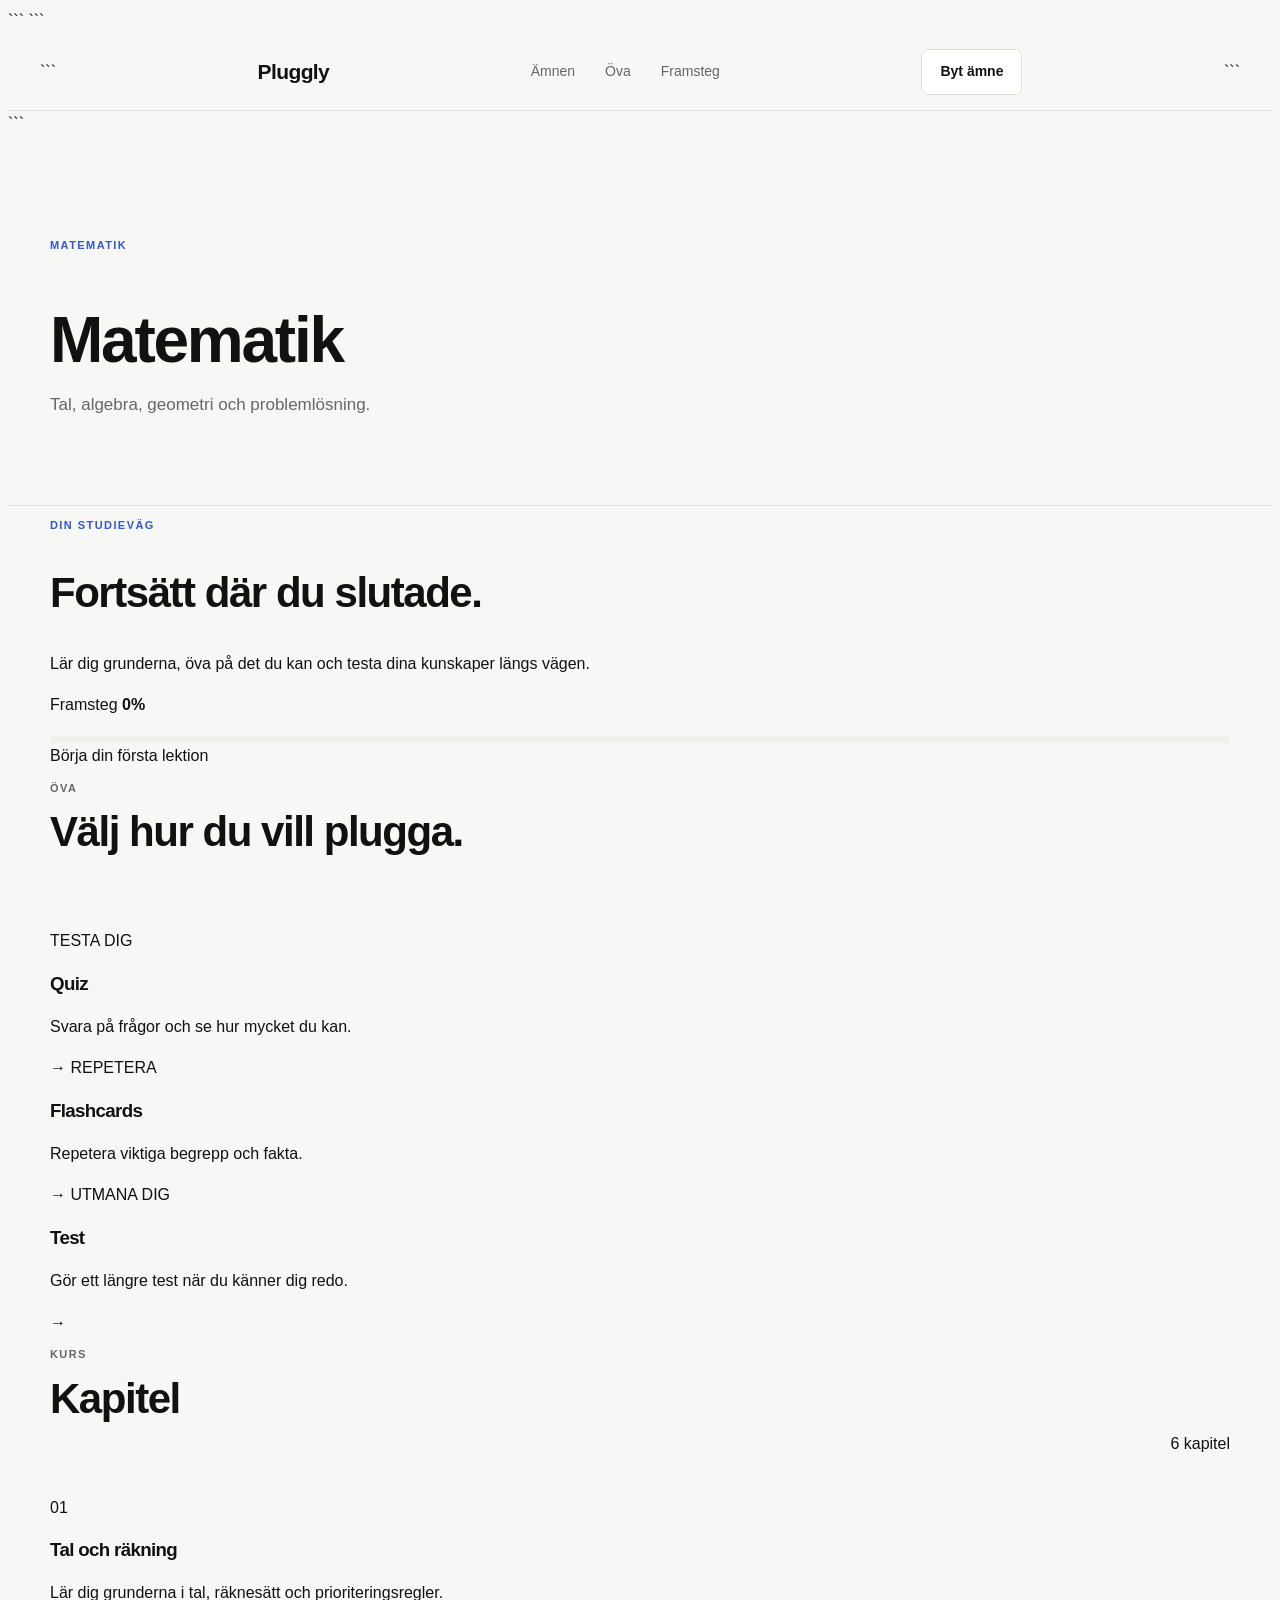
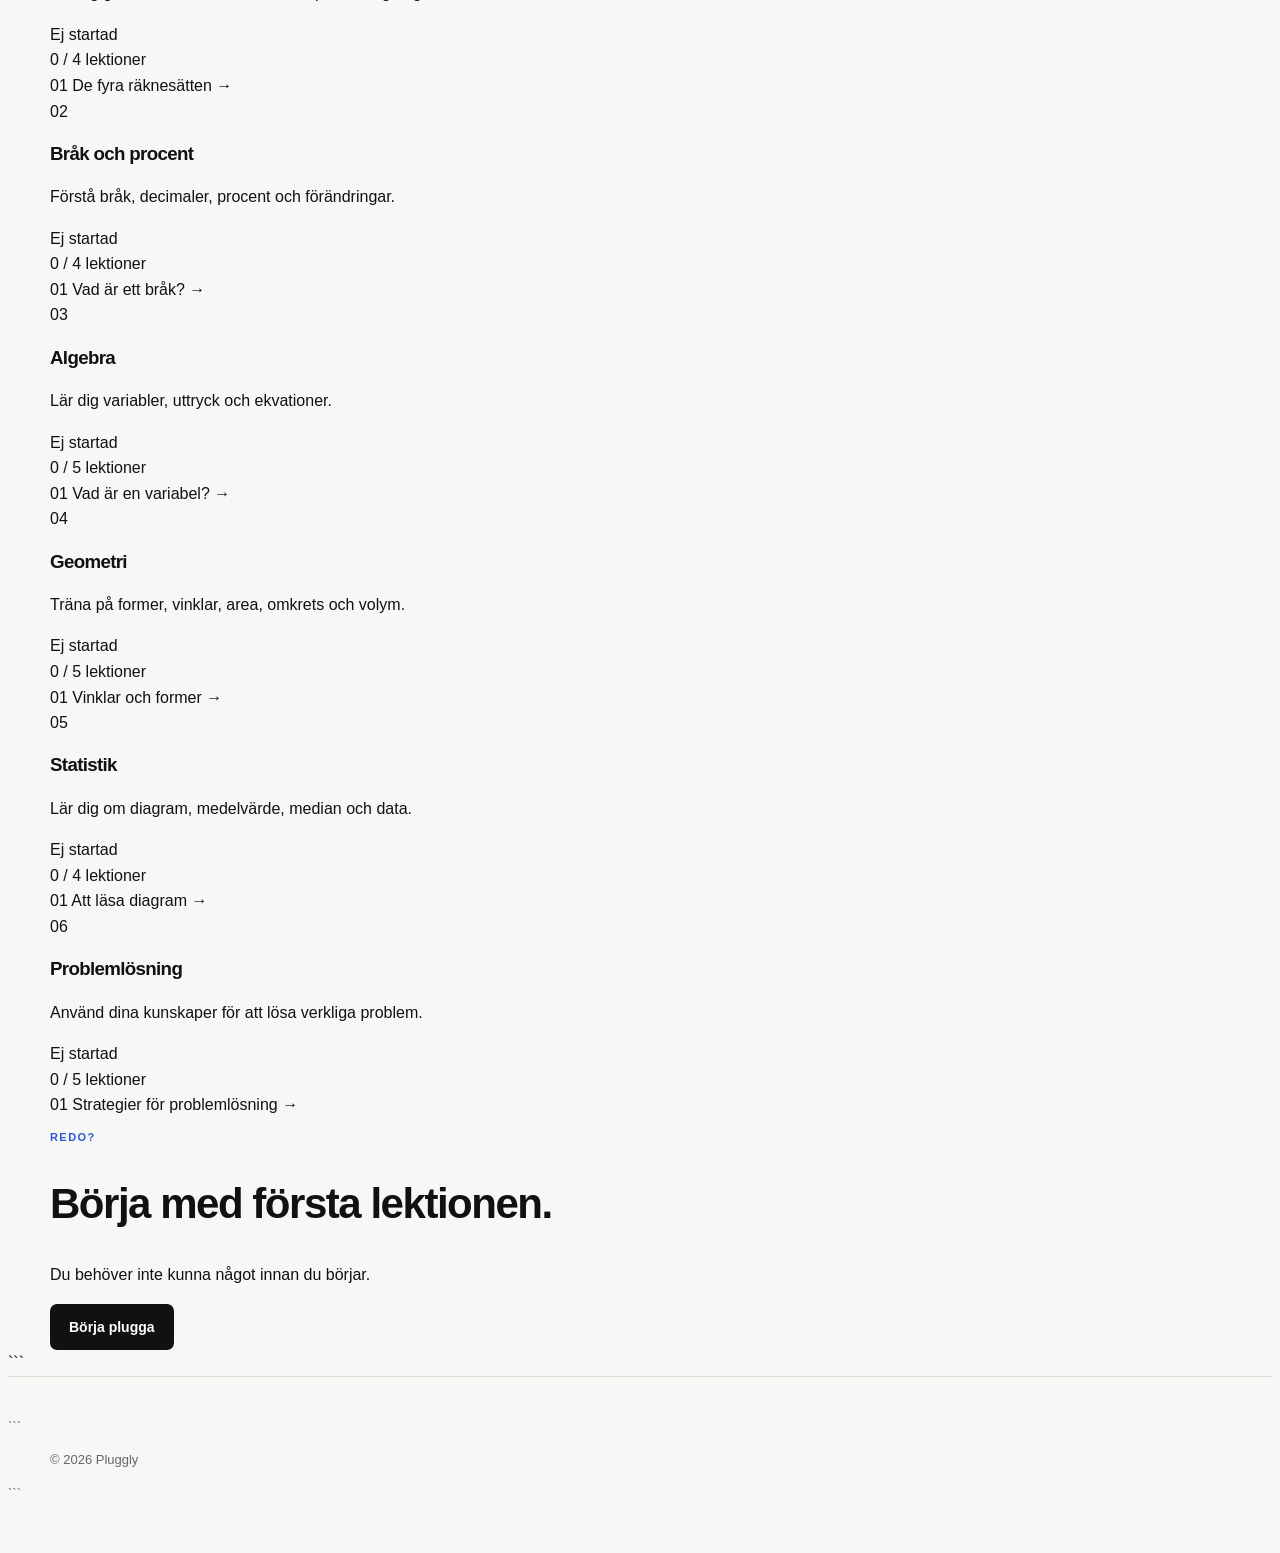
==== commit 897fb31e: "Refactor HTML structure and content" ====
--- a/study.html
+++ b/study.html
@@ -1,716 +1,902 @@
-```html
 <!DOCTYPE html>
+
 <html lang="sv">
 <head>
     <meta charset="UTF-8">
     <meta name="viewport" content="width=device-width, initial-scale=1.0">
 
-    <title>Plugga — Pluggly</title>
-
-    <link rel="stylesheet" href="style.css">
+```
+<title>Plugga — Pluggly</title>
+
+<link rel="stylesheet" href="style.css">
+```
+
 </head>
 
 <body>
 
 <header class="navbar">
 
-    <a href="index.html" class="logo">
-        Pluggly
-    </a>
-
-    <nav>
-        <a href="subjects.html">Ämnen</a>
-        <a href="quiz.html">Öva</a>
-        <a href="index.html#progress">Framsteg</a>
-    </nav>
-
-    <a href="subjects.html" class="btn btn-secondary">
-        Byt ämne
-    </a>
+```
+<a href="index.html" class="logo">
+    Pluggly
+</a>
+
+<nav>
+    <a href="subjects.html">Ämnen</a>
+    <a href="quiz.html">Öva</a>
+    <a href="index.html#progress">Framsteg</a>
+</nav>
+
+<a href="subjects.html" class="btn btn-secondary">
+    Byt ämne
+</a>
+```
 
 </header>
 
-
 <main>
 
-    <!-- =========================================
-         SUBJECT HERO
-         ========================================= -->
-
-    <section class="page-hero">
-
-        <div class="container">
-
-            <p class="eyebrow" id="subject-label">
-                ÄMNE
-            </p>
-
-            <h1 id="subject-title">
-                Matematik
-            </h1>
-
-            <p id="subject-description">
-                Tal, algebra, geometri och problemlösning.
-            </p>
+```
+<!-- =========================================
+     SUBJECT HERO
+     ========================================= -->
+
+<section class="page-hero">
+
+    <div class="container">
+
+        <p class="eyebrow" id="subject-label">
+            ÄMNE
+        </p>
+
+        <h1 id="subject-title">
+            Matematik
+        </h1>
+
+        <p id="subject-description">
+            Tal, algebra, geometri och problemlösning.
+        </p>
+
+    </div>
+
+</section>
+
+
+<!-- =========================================
+     OVERVIEW
+     ========================================= -->
+
+<section class="study-overview">
+
+    <div class="container">
+
+        <div class="study-overview-grid">
+
+            <div class="overview-main">
+
+                <p class="eyebrow">
+                    DIN STUDIEVÄG
+                </p>
+
+                <h2>
+                    Fortsätt där du slutade.
+                </h2>
+
+                <p>
+                    Lär dig grunderna, öva på det du kan
+                    och testa dina kunskaper längs vägen.
+                </p>
+
+            </div>
+
+
+            <div class="overview-progress">
+
+                <div class="progress-top">
+
+                    <span>
+                        Framsteg
+                    </span>
+
+                    <strong id="overall-progress">
+                        0%
+                    </strong>
+
+                </div>
+
+                <div class="progress-bar">
+
+                    <div
+                        class="progress-fill"
+                        id="overall-progress-fill"
+                        style="width: 0%"
+                    ></div>
+
+                </div>
+
+                <span class="progress-note">
+                    Börja din första lektion
+                </span>
+
+            </div>
 
         </div>
 
-    </section>
-
-
-    <!-- =========================================
-         OVERVIEW
-         ========================================= -->
-
-    <section class="study-overview">
-
-        <div class="container">
-
-            <div class="study-overview-grid">
-
-                <div class="overview-main">
-
-                    <p class="eyebrow">
-                        DIN STUDIEVÄG
-                    </p>
-
-                    <h2>
-                        Fortsätt där du slutade.
-                    </h2>
-
-                    <p>
-                        Lär dig grunderna, öva på det du kan
-                        och testa dina kunskaper längs vägen.
-                    </p>
+    </div>
+
+</section>
+
+
+<!-- =========================================
+     QUICK ACTIONS
+     ========================================= -->
+
+<section class="study-tools">
+
+    <div class="container">
+
+        <div class="section-header">
+
+            <div>
+
+                <p class="eyebrow">
+                    ÖVA
+                </p>
+
+                <h2>
+                    Välj hur du vill plugga.
+                </h2>
+
+            </div>
+
+        </div>
+
+
+        <div class="study-tools-grid">
+
+            <a
+                href="quiz.html"
+                class="study-tool"
+                id="quiz-link"
+            >
+
+                <span class="tool-label">
+                    TESTA DIG
+                </span>
+
+                <h3>
+                    Quiz
+                </h3>
+
+                <p>
+                    Svara på frågor och se hur
+                    mycket du kan.
+                </p>
+
+                <span class="tool-arrow">
+                    →
+                </span>
+
+            </a>
+
+
+            <a
+                href="flashcards.html"
+                class="study-tool"
+                id="flashcards-link"
+            >
+
+                <span class="tool-label">
+                    REPETERA
+                </span>
+
+                <h3>
+                    Flashcards
+                </h3>
+
+                <p>
+                    Repetera viktiga begrepp
+                    och fakta.
+                </p>
+
+                <span class="tool-arrow">
+                    →
+                </span>
+
+            </a>
+
+
+            <a
+                href="quiz.html"
+                class="study-tool"
+                id="test-link"
+            >
+
+                <span class="tool-label">
+                    UTMANA DIG
+                </span>
+
+                <h3>
+                    Test
+                </h3>
+
+                <p>
+                    Gör ett längre test när
+                    du känner dig redo.
+                </p>
+
+                <span class="tool-arrow">
+                    →
+                </span>
+
+            </a>
+
+        </div>
+
+    </div>
+
+</section>
+
+
+<!-- =========================================
+     CHAPTERS
+     ========================================= -->
+
+<section class="chapters-section" id="chapters">
+
+    <div class="container">
+
+        <div class="section-header">
+
+            <div>
+
+                <p class="eyebrow">
+                    KURS
+                </p>
+
+                <h2>
+                    Kapitel
+                </h2>
+
+            </div>
+
+            <span
+                class="chapter-count"
+                id="chapter-count"
+            >
+                6 kapitel
+            </span>
+
+        </div>
+
+
+        <!-- Chapters are generated automatically -->
+        <div
+            class="chapter-list"
+            id="chapter-list"
+        ></div>
+
+    </div>
+
+</section>
+
+
+<!-- =========================================
+     BOTTOM CTA
+     ========================================= -->
+
+<section class="study-bottom">
+
+    <div class="container">
+
+        <div class="study-bottom-inner">
+
+            <div>
+
+                <p class="eyebrow">
+                    REDO?
+                </p>
+
+                <h2>
+                    Börja med första lektionen.
+                </h2>
+
+                <p>
+                    Du behöver inte kunna något
+                    innan du börjar.
+                </p>
+
+            </div>
+
+            <a
+                href="#chapters"
+                class="btn btn-primary"
+                id="start-first-lesson"
+            >
+                Börja plugga
+            </a>
+
+        </div>
+
+    </div>
+
+</section>
+```
+
+</main>
+
+<footer class="footer">
+
+```
+<div class="container">
+
+    <p>
+        © 2026 Pluggly
+    </p>
+
+</div>
+```
+
+</footer>
+
+<script src="script.js"></script>
+
+<script>
+
+document.addEventListener("DOMContentLoaded", () => {
+
+    /* =========================================
+       GET SUBJECT FROM URL
+       ========================================= */
+
+    const params = new URLSearchParams(
+        window.location.search
+    );
+
+    const subjectKey =
+        params.get("subject") || "matematik";
+
+
+    /* =========================================
+       SUBJECT DATA
+       ========================================= */
+
+    const subjects = {
+
+        matematik: {
+
+            name: "Matematik",
+
+            description:
+                "Tal, algebra, geometri och problemlösning.",
+
+            chapters: [
+
+                {
+                    title: "Tal och räkning",
+                    description:
+                        "Lär dig grunderna i tal, räknesätt och prioriteringsregler.",
+                    lessons: 4,
+                    firstLesson: "De fyra räknesätten"
+                },
+
+                {
+                    title: "Bråk och procent",
+                    description:
+                        "Förstå bråk, decimaler, procent och förändringar.",
+                    lessons: 4,
+                    firstLesson: "Vad är ett bråk?"
+                },
+
+                {
+                    title: "Algebra",
+                    description:
+                        "Lär dig variabler, uttryck och ekvationer.",
+                    lessons: 5,
+                    firstLesson: "Vad är en variabel?"
+                },
+
+                {
+                    title: "Geometri",
+                    description:
+                        "Träna på former, vinklar, area, omkrets och volym.",
+                    lessons: 5,
+                    firstLesson: "Vinklar och former"
+                },
+
+                {
+                    title: "Statistik",
+                    description:
+                        "Lär dig om diagram, medelvärde, median och data.",
+                    lessons: 4,
+                    firstLesson: "Att läsa diagram"
+                },
+
+                {
+                    title: "Problemlösning",
+                    description:
+                        "Använd dina kunskaper för att lösa verkliga problem.",
+                    lessons: 5,
+                    firstLesson: "Strategier för problemlösning"
+                }
+
+            ]
+
+        },
+
+
+        svenska: {
+
+            name: "Svenska",
+
+            description:
+                "Grammatik, läsförståelse, skrivande och litteratur.",
+
+            chapters: [
+
+                {
+                    title: "Grammatik",
+                    description:
+                        "Lär dig hur svenska meningar och texter är uppbyggda.",
+                    lessons: 5,
+                    firstLesson: "Vad är grammatik?"
+                },
+
+                {
+                    title: "Ordklasser",
+                    description:
+                        "Träna på substantiv, verb, adjektiv och andra ordklasser.",
+                    lessons: 6,
+                    firstLesson: "Substantiv"
+                },
+
+                {
+                    title: "Läsförståelse",
+                    description:
+                        "Lär dig hitta information, tolka och analysera texter.",
+                    lessons: 5,
+                    firstLesson: "Hitta information i en text"
+                },
+
+                {
+                    title: "Skrivande",
+                    description:
+                        "Lär dig skriva tydliga, strukturerade och bra texter.",
+                    lessons: 5,
+                    firstLesson: "Att bygga en text"
+                },
+
+                {
+                    title: "Retorik",
+                    description:
+                        "Lär dig argumentera, övertyga och presentera dina idéer.",
+                    lessons: 4,
+                    firstLesson: "Vad är retorik?"
+                },
+
+                {
+                    title: "Litteratur",
+                    description:
+                        "Utforska berättelser, genrer, författare och texter.",
+                    lessons: 5,
+                    firstLesson: "Olika typer av berättelser"
+                }
+
+            ]
+
+        },
+
+
+        engelska: {
+
+            name: "Engelska",
+
+            description:
+                "Vocabulary, grammar, reading, writing och speaking.",
+
+            chapters: [
+
+                {
+                    title: "Vocabulary",
+                    description:
+                        "Bygg upp ett större engelskt ordförråd.",
+                    lessons: 6,
+                    firstLesson: "Everyday words"
+                },
+
+                {
+                    title: "Grammar",
+                    description:
+                        "Lär dig viktiga grammatiska regler och strukturer.",
+                    lessons: 6,
+                    firstLesson: "Building a sentence"
+                },
+
+                {
+                    title: "Tenses",
+                    description:
+                        "Lär dig använda olika tempus på rätt sätt.",
+                    lessons: 5,
+                    firstLesson: "Present tense"
+                },
+
+                {
+                    title: "Reading",
+                    description:
+                        "Förbättra din läsförståelse och förstå engelska texter.",
+                    lessons: 5,
+                    firstLesson: "Finding information"
+                },
+
+                {
+                    title: "Writing",
+                    description:
+                        "Lär dig skriva tydliga och välstrukturerade texter.",
+                    lessons: 5,
+                    firstLesson: "Writing a paragraph"
+                },
+
+                {
+                    title: "Speaking",
+                    description:
+                        "Träna på att uttrycka dig tydligt på engelska.",
+                    lessons: 4,
+                    firstLesson: "Introducing yourself"
+                }
+
+            ]
+
+        },
+
+
+        no: {
+
+            name: "NO",
+
+            description:
+                "Biologi, fysik, kemi, energi och människokroppen.",
+
+            chapters: [
+
+                {
+                    title: "Biologi",
+                    description:
+                        "Lär dig om livet, celler, organismer och naturen.",
+                    lessons: 5,
+                    firstLesson: "Vad är en cell?"
+                },
+
+                {
+                    title: "Människokroppen",
+                    description:
+                        "Utforska kroppens organ och hur kroppen fungerar.",
+                    lessons: 5,
+                    firstLesson: "Kroppens organsystem"
+                },
+
+                {
+                    title: "Fysik",
+                    description:
+                        "Lär dig om krafter, rörelse, energi och elektricitet.",
+                    lessons: 6,
+                    firstLesson: "Vad är en kraft?"
+                },
+
+                {
+                    title: "Kemi",
+                    description:
+                        "Förstå atomer, molekyler, ämnen och kemiska reaktioner.",
+                    lessons: 6,
+                    firstLesson: "Vad är en atom?"
+                },
+
+                {
+                    title: "Energi",
+                    description:
+                        "Lär dig om olika energiformer och energiomvandlingar.",
+                    lessons: 4,
+                    firstLesson: "Vad är energi?"
+                },
+
+                {
+                    title: "Materia",
+                    description:
+                        "Utforska materia och hur olika ämnen är uppbyggda.",
+                    lessons: 4,
+                    firstLesson: "Materiens olika former"
+                }
+
+            ]
+
+        },
+
+
+        so: {
+
+            name: "SO",
+
+            description:
+                "Samhällskunskap, historia, geografi, religion och ekonomi.",
+
+            chapters: [
+
+                {
+                    title: "Samhällskunskap",
+                    description:
+                        "Förstå hur samhället fungerar och organiseras.",
+                    lessons: 5,
+                    firstLesson: "Vad är ett samhälle?"
+                },
+
+                {
+                    title: "Historia",
+                    description:
+                        "Utforska viktiga händelser, personer och tidsperioder.",
+                    lessons: 6,
+                    firstLesson: "Att förstå historia"
+                },
+
+                {
+                    title: "Geografi",
+                    description:
+                        "Lär dig om länder, klimat, natur och människor.",
+                    lessons: 5,
+                    firstLesson: "Jorden och dess kontinenter"
+                },
+
+                {
+                    title: "Religion",
+                    description:
+                        "Utforska religioner, livsåskådningar och etik.",
+                    lessons: 5,
+                    firstLesson: "Vad är religion?"
+                },
+
+                {
+                    title: "Demokrati",
+                    description:
+                        "Förstå demokrati, rättigheter och hur beslut fattas.",
+                    lessons: 4,
+                    firstLesson: "Vad är demokrati?"
+                },
+
+                {
+                    title: "Ekonomi",
+                    description:
+                        "Lär dig grunderna i privatekonomi och samhällsekonomi.",
+                    lessons: 5,
+                    firstLesson: "Vad är ekonomi?"
+                }
+
+            ]
+
+        },
+
+
+        programmering: {
+
+            name: "Programmering",
+
+            description:
+                "Lär dig programmering från grunderna till egna projekt.",
+
+            chapters: [
+
+                {
+                    title: "HTML",
+                    description:
+                        "Lär dig skapa strukturen på webbsidor.",
+                    lessons: 5,
+                    firstLesson: "Din första HTML-sida"
+                },
+
+                {
+                    title: "CSS",
+                    description:
+                        "Lär dig designa och styla webbsidor.",
+                    lessons: 6,
+                    firstLesson: "Vad är CSS?"
+                },
+
+                {
+                    title: "JavaScript",
+                    description:
+                        "Lär dig göra webbsidor interaktiva.",
+                    lessons: 6,
+                    firstLesson: "Din första JavaScript-kod"
+                },
+
+                {
+                    title: "Variabler",
+                    description:
+                        "Förstå hur program lagrar och använder information.",
+                    lessons: 4,
+                    firstLesson: "Vad är en variabel?"
+                },
+
+                {
+                    title: "Villkor",
+                    description:
+                        "Lär dig få program att fatta olika beslut.",
+                    lessons: 5,
+                    firstLesson: "Om och annars"
+                },
+
+                {
+                    title: "Funktioner",
+                    description:
+                        "Skapa återanvändbar kod och bygg större program.",
+                    lessons: 5,
+                    firstLesson: "Vad är en funktion?"
+                }
+
+            ]
+
+        }
+
+    };
+
+
+    /* =========================================
+       SELECT SUBJECT
+       ========================================= */
+
+    const subject =
+        subjects[subjectKey] || subjects.matematik;
+
+
+    /* =========================================
+       UPDATE PAGE
+       ========================================= */
+
+    document.title =
+        `${subject.name} — Pluggly`;
+
+    document.getElementById("subject-label").textContent =
+        subject.name.toUpperCase();
+
+    document.getElementById("subject-title").textContent =
+        subject.name;
+
+    document.getElementById("subject-description").textContent =
+        subject.description;
+
+
+    /* =========================================
+       UPDATE LINKS
+       ========================================= */
+
+    document.getElementById("quiz-link").href =
+        `quiz.html?subject=${subjectKey}`;
+
+    document.getElementById("flashcards-link").href =
+        `flashcards.html?subject=${subjectKey}`;
+
+    document.getElementById("test-link").href =
+        `quiz.html?subject=${subjectKey}&mode=test`;
+
+
+    /* =========================================
+       GENERATE CHAPTERS
+       ========================================= */
+
+    const chapterList =
+        document.getElementById("chapter-list");
+
+    const chapterCount =
+        document.getElementById("chapter-count");
+
+
+    chapterCount.textContent =
+        `${subject.chapters.length} kapitel`;
+
+
+    chapterList.innerHTML = "";
+
+
+    subject.chapters.forEach((chapter, index) => {
+
+        const number =
+            String(index + 1).padStart(2, "0");
+
+
+        const card =
+            document.createElement("article");
+
+        card.className =
+            "chapter-card";
+
+
+        card.innerHTML = `
+
+            <div class="chapter-number">
+                ${number}
+            </div>
+
+
+            <div class="chapter-content">
+
+                <div class="chapter-heading">
+
+                    <div>
+
+                        <h3>
+                            ${chapter.title}
+                        </h3>
+
+                        <p>
+                            ${chapter.description}
+                        </p>
+
+                    </div>
+
+                    <span class="chapter-status">
+                        Ej startad
+                    </span>
 
                 </div>
 
 
-                <div class="overview-progress">
-
-                    <div class="progress-top">
-
-                        <span>
-                            Framsteg
-                        </span>
-
-                        <strong>
-                            0%
-                        </strong>
-
-                    </div>
-
-                    <div class="progress-bar">
+                <div class="chapter-progress">
+
+                    <div class="chapter-bar">
 
                         <div
-                            class="progress-fill"
+                            class="chapter-fill"
                             style="width: 0%"
                         ></div>
 
                     </div>
 
-                    <span class="progress-note">
-                        Börja din första lektion
+                    <span>
+                        0 / ${chapter.lessons} lektioner
                     </span>
 
                 </div>
 
-            </div>
-
-        </div>
-
-    </section>
-
-
-    <!-- =========================================
-         QUICK ACTIONS
-         ========================================= -->
-
-    <section class="study-tools">
-
-        <div class="container">
-
-            <div class="section-header">
-
-                <div>
-
-                    <p class="eyebrow">
-                        ÖVA
-                    </p>
-
-                    <h2>
-                        Välj hur du vill plugga.
-                    </h2>
-
-                </div>
-
-            </div>
-
-
-            <div class="study-tools-grid">
 
                 <a
-                    href="quiz.html"
-                    class="study-tool"
+                    class="lesson-preview"
+                    href="lesson.html?subject=${subjectKey}&chapter=${index + 1}"
                 >
 
-                    <span class="tool-label">
-                        TESTA DIG
+                    <span>
+                        01
                     </span>
 
-                    <h3>
-                        Quiz
-                    </h3>
-
-                    <p>
-                        Svara på frågor och se hur
-                        mycket du kan.
-                    </p>
-
-                    <span class="tool-arrow">
+                    <span>
+                        ${chapter.firstLesson}
+                    </span>
+
+                    <span class="lesson-arrow">
                         →
                     </span>
 
                 </a>
 
-
-                <a
-                    href="flashcards.html"
-                    class="study-tool"
-                >
-
-                    <span class="tool-label">
-                        REPETERA
-                    </span>
-
-                    <h3>
-                        Flashcards
-                    </h3>
-
-                    <p>
-                        Repetera viktiga begrepp
-                        och fakta.
-                    </p>
-
-                    <span class="tool-arrow">
-                        →
-                    </span>
-
-                </a>
-
-
-                <a
-                    href="quiz.html"
-                    class="study-tool"
-                >
-
-                    <span class="tool-label">
-                        UTMANA DIG
-                    </span>
-
-                    <h3>
-                        Test
-                    </h3>
-
-                    <p>
-                        Gör ett längre test när
-                        du känner dig redo.
-                    </p>
-
-                    <span class="tool-arrow">
-                        →
-                    </span>
-
-                </a>
-
             </div>
 
-        </div>
-
-    </section>
-
-
-    <!-- =========================================
-         CHAPTERS
-         ========================================= -->
-
-    <section class="chapters-section">
-
-        <div class="container">
-
-            <div class="section-header">
-
-                <div>
-
-                    <p class="eyebrow">
-                        KURS
-                    </p>
-
-                    <h2>
-                        Kapitel
-                    </h2>
-
-                </div>
-
-                <span class="chapter-count">
-                    6 kapitel
-                </span>
-
-            </div>
-
-
-            <div class="chapter-list">
-
-
-                <!-- CHAPTER 01 -->
-
-                <article class="chapter-card">
-
-                    <div class="chapter-number">
-                        01
-                    </div>
-
-                    <div class="chapter-content">
-
-                        <div class="chapter-heading">
-
-                            <div>
-
-                                <h3>
-                                    Tal och räkning
-                                </h3>
-
-                                <p>
-                                    Lär dig grunderna i tal,
-                                    räknesätt och prioriteringsregler.
-                                </p>
-
-                            </div>
-
-                            <span class="chapter-status">
-                                Ej startad
-                            </span>
-
-                        </div>
-
-                        <div class="chapter-progress">
-
-                            <div class="chapter-bar">
-
-                                <div
-                                    class="chapter-fill"
-                                    style="width: 0%"
-                                ></div>
-
-                            </div>
-
-                            <span>
-                                0 / 4 lektioner
-                            </span>
-
-                        </div>
-
-                        <div class="lesson-preview">
-
-                            <span>01</span>
-                            <span>De fyra räknesätten</span>
-
-                            <span class="lesson-arrow">
-                                →
-                            </span>
-
-                        </div>
-
-                    </div>
-
-                </article>
-
-
-                <!-- CHAPTER 02 -->
-
-                <article class="chapter-card">
-
-                    <div class="chapter-number">
-                        02
-                    </div>
-
-                    <div class="chapter-content">
-
-                        <div class="chapter-heading">
-
-                            <div>
-
-                                <h3>
-                                    Bråk och procent
-                                </h3>
-
-                                <p>
-                                    Förstå bråk, decimaler,
-                                    procent och förändringar.
-                                </p>
-
-                            </div>
-
-                            <span class="chapter-status">
-                                Ej startad
-                            </span>
-
-                        </div>
-
-                        <div class="chapter-progress">
-
-                            <div class="chapter-bar">
-
-                                <div
-                                    class="chapter-fill"
-                                    style="width: 0%"
-                                ></div>
-
-                            </div>
-
-                            <span>
-                                0 / 4 lektioner
-                            </span>
-
-                        </div>
-
-                        <div class="lesson-preview">
-
-                            <span>01</span>
-                            <span>Vad är ett bråk?</span>
-
-                            <span class="lesson-arrow">
-                                →
-                            </span>
-
-                        </div>
-
-                    </div>
-
-                </article>
-
-
-                <!-- CHAPTER 03 -->
-
-                <article class="chapter-card">
-
-                    <div class="chapter-number">
-                        03
-                    </div>
-
-                    <div class="chapter-content">
-
-                        <div class="chapter-heading">
-
-                            <div>
-
-                                <h3>
-                                    Algebra
-                                </h3>
-
-                                <p>
-                                    Variabler, uttryck och
-                                    ekvationer.
-                                </p>
-
-                            </div>
-
-                            <span class="chapter-status">
-                                Ej startad
-                            </span>
-
-                        </div>
-
-                        <div class="chapter-progress">
-
-                            <div class="chapter-bar">
-
-                                <div
-                                    class="chapter-fill"
-                                    style="width: 0%"
-                                ></div>
-
-                            </div>
-
-                            <span>
-                                0 / 5 lektioner
-                            </span>
-
-                        </div>
-
-                        <div class="lesson-preview">
-
-                            <span>01</span>
-                            <span>Vad är en variabel?</span>
-
-                            <span class="lesson-arrow">
-                                →
-                            </span>
-
-                        </div>
-
-                    </div>
-
-                </article>
-
-
-                <!-- CHAPTER 04 -->
-
-                <article class="chapter-card">
-
-                    <div class="chapter-number">
-                        04
-                    </div>
-
-                    <div class="chapter-content">
-
-                        <div class="chapter-heading">
-
-                            <div>
-
-                                <h3>
-                                    Geometri
-                                </h3>
-
-                                <p>
-                                    Former, vinklar, area,
-                                    omkrets och volym.
-                                </p>
-
-                            </div>
-
-                            <span class="chapter-status">
-                                Ej startad
-                            </span>
-
-                        </div>
-
-                        <div class="chapter-progress">
-
-                            <div class="chapter-bar">
-
-                                <div
-                                    class="chapter-fill"
-                                    style="width: 0%"
-                                ></div>
-
-                            </div>
-
-                            <span>
-                                0 / 5 lektioner
-                            </span>
-
-                        </div>
-
-                        <div class="lesson-preview">
-
-                            <span>01</span>
-                            <span>Vinklar och former</span>
-
-                            <span class="lesson-arrow">
-                                →
-                            </span>
-
-                        </div>
-
-                    </div>
-
-                </article>
-
-
-                <!-- CHAPTER 05 -->
-
-                <article class="chapter-card">
-
-                    <div class="chapter-number">
-                        05
-                    </div>
-
-                    <div class="chapter-content">
-
-                        <div class="chapter-heading">
-
-                            <div>
-
-                                <h3>
-                                    Statistik
-                                </h3>
-
-                                <p>
-                                    Diagram, medelvärde,
-                                    median och data.
-                                </p>
-
-                            </div>
-
-                            <span class="chapter-status">
-                                Ej startad
-                            </span>
-
-                        </div>
-
-                        <div class="chapter-progress">
-
-                            <div class="chapter-bar">
-
-                                <div
-                                    class="chapter-fill"
-                                    style="width: 0%"
-                                ></div>
-
-                            </div>
-
-                            <span>
-                                0 / 4 lektioner
-                            </span>
-
-                        </div>
-
-                        <div class="lesson-preview">
-
-                            <span>01</span>
-                            <span>Att läsa diagram</span>
-
-                            <span class="lesson-arrow">
-                                →
-                            </span>
-
-                        </div>
-
-                    </div>
-
-                </article>
-
-
-                <!-- CHAPTER 06 -->
-
-                <article class="chapter-card">
-
-                    <div class="chapter-number">
-                        06
-                    </div>
-
-                    <div class="chapter-content">
-
-                        <div class="chapter-heading">
-
-                            <div>
-
-                                <h3>
-                                    Problemlösning
-                                </h3>
-
-                                <p>
-                                    Använd dina kunskaper för
-                                    att lösa verkliga problem.
-                                </p>
-
-                            </div>
-
-                            <span class="chapter-status">
-                                Ej startad
-                            </span>
-
-                        </div>
-
-                        <div class="chapter-progress">
-
-                            <div class="chapter-bar">
-
-                                <div
-                                    class="chapter-fill"
-                                    style="width: 0%"
-                                ></div>
-
-                            </div>
-
-                            <span>
-                                0 / 5 lektioner
-                            </span>
-
-                        </div>
-
-                        <div class="lesson-preview">
-
-                            <span>01</span>
-                            <span>Strategier för problemlösning</span>
-
-                            <span class="lesson-arrow">
-                                →
-                            </span>
-
-                        </div>
-
-                    </div>
-
-                </article>
-
-
-            </div>
-
-        </div>
-
-    </section>
-
-
-    <!-- =========================================
-         BOTTOM CTA
-         ========================================= -->
-
-    <section class="study-bottom">
-
-        <div class="container">
-
-            <div class="study-bottom-inner">
-
-                <div>
-
-                    <p class="eyebrow">
-                        REDO?
-                    </p>
-
-                    <h2>
-                        Börja med första lektionen.
-                    </h2>
-
-                    <p>
-                        Du behöver inte kunna något
-                        innan du börjar.
-                    </p>
-
-                </div>
-
-                <a
-                    href="#chapters"
-                    class="btn btn-primary"
-                >
-                    Börja plugga
-                </a>
-
-            </div>
-
-        </div>
-
-    </section>
-
-</main>
-
-
-<footer class="footer">
-
-    <div class="container">
-
-        <p>
-            © 2026 Pluggly
-        </p>
-
-    </div>
-
-</footer>
-
-
-<script src="script.js"></script>
+        `;
+
+
+        chapterList.appendChild(card);
+
+    });
+
+
+    /* =========================================
+       FIRST LESSON BUTTON
+       ========================================= */
+
+    document.getElementById(
+        "start-first-lesson"
+    ).href =
+        `lesson.html?subject=${subjectKey}&chapter=1`;
+
+});
+
+</script>
 
 </body>
 </html>
-```
